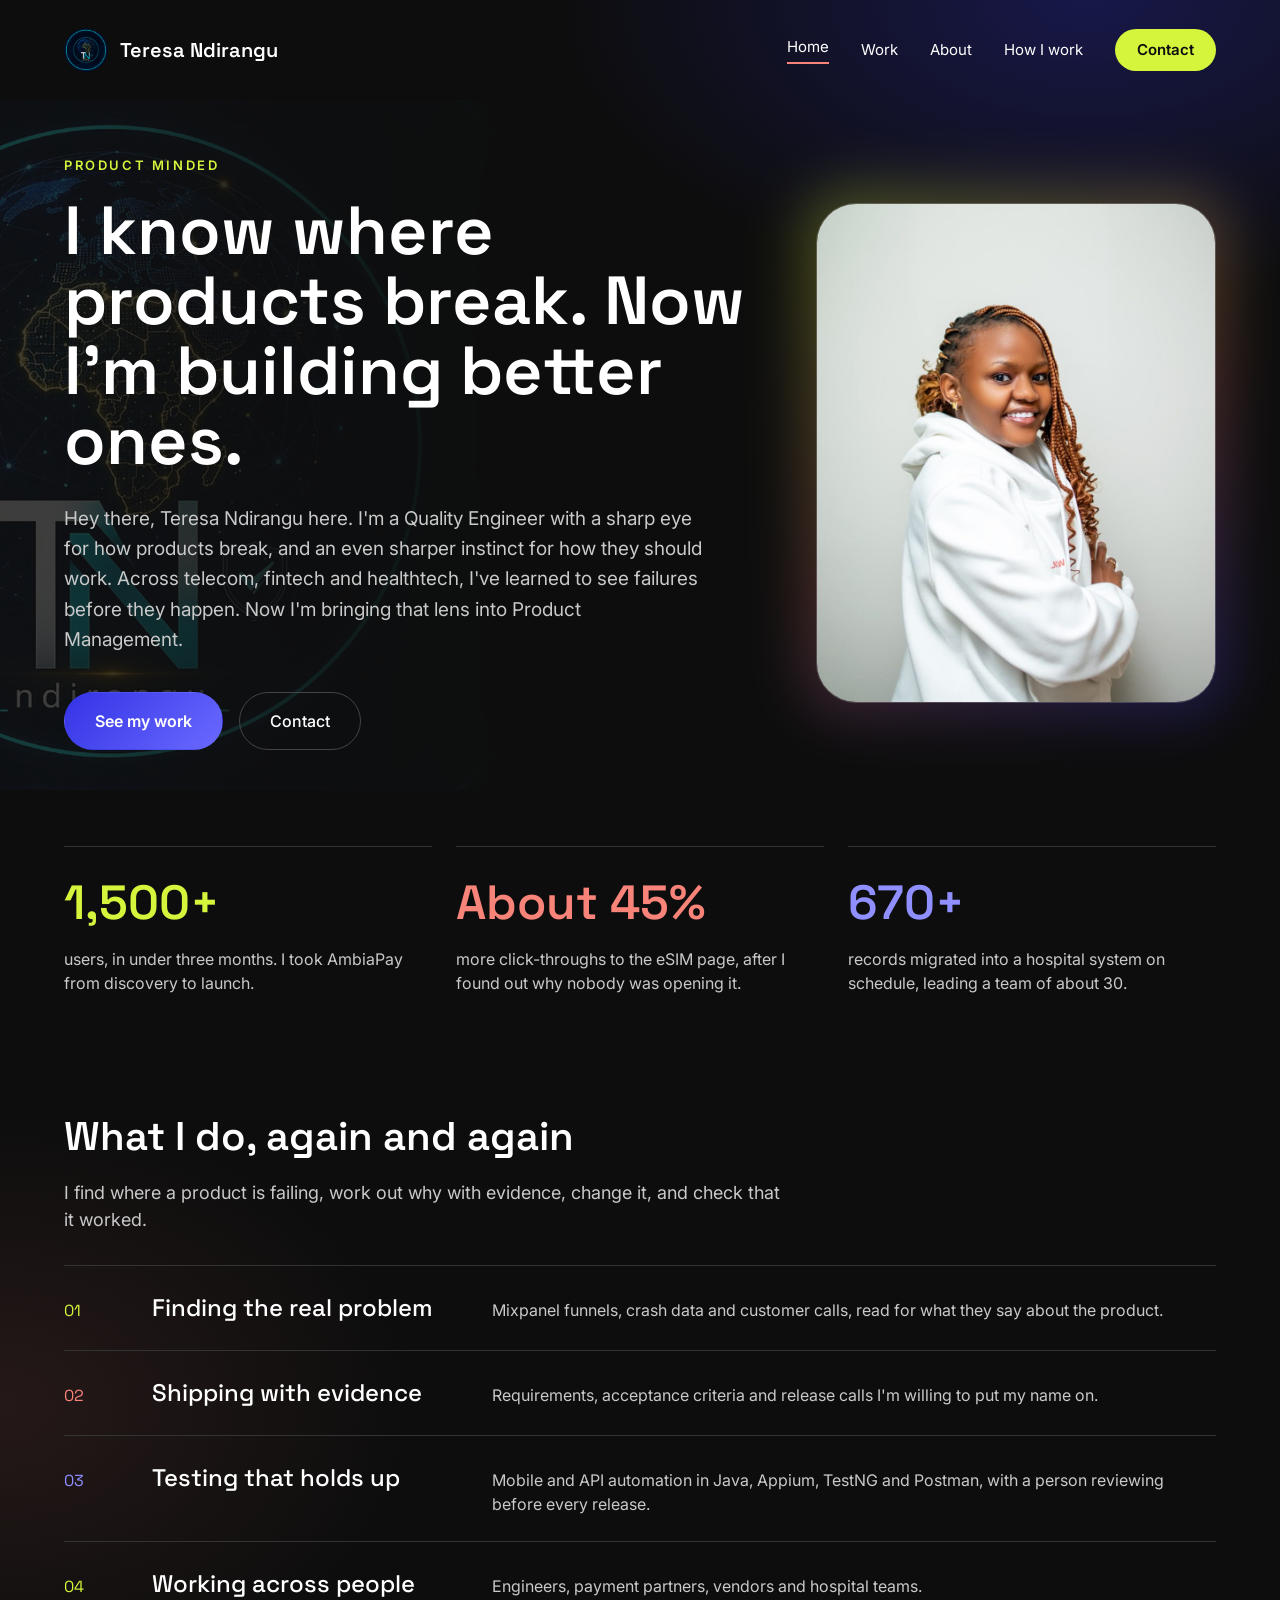
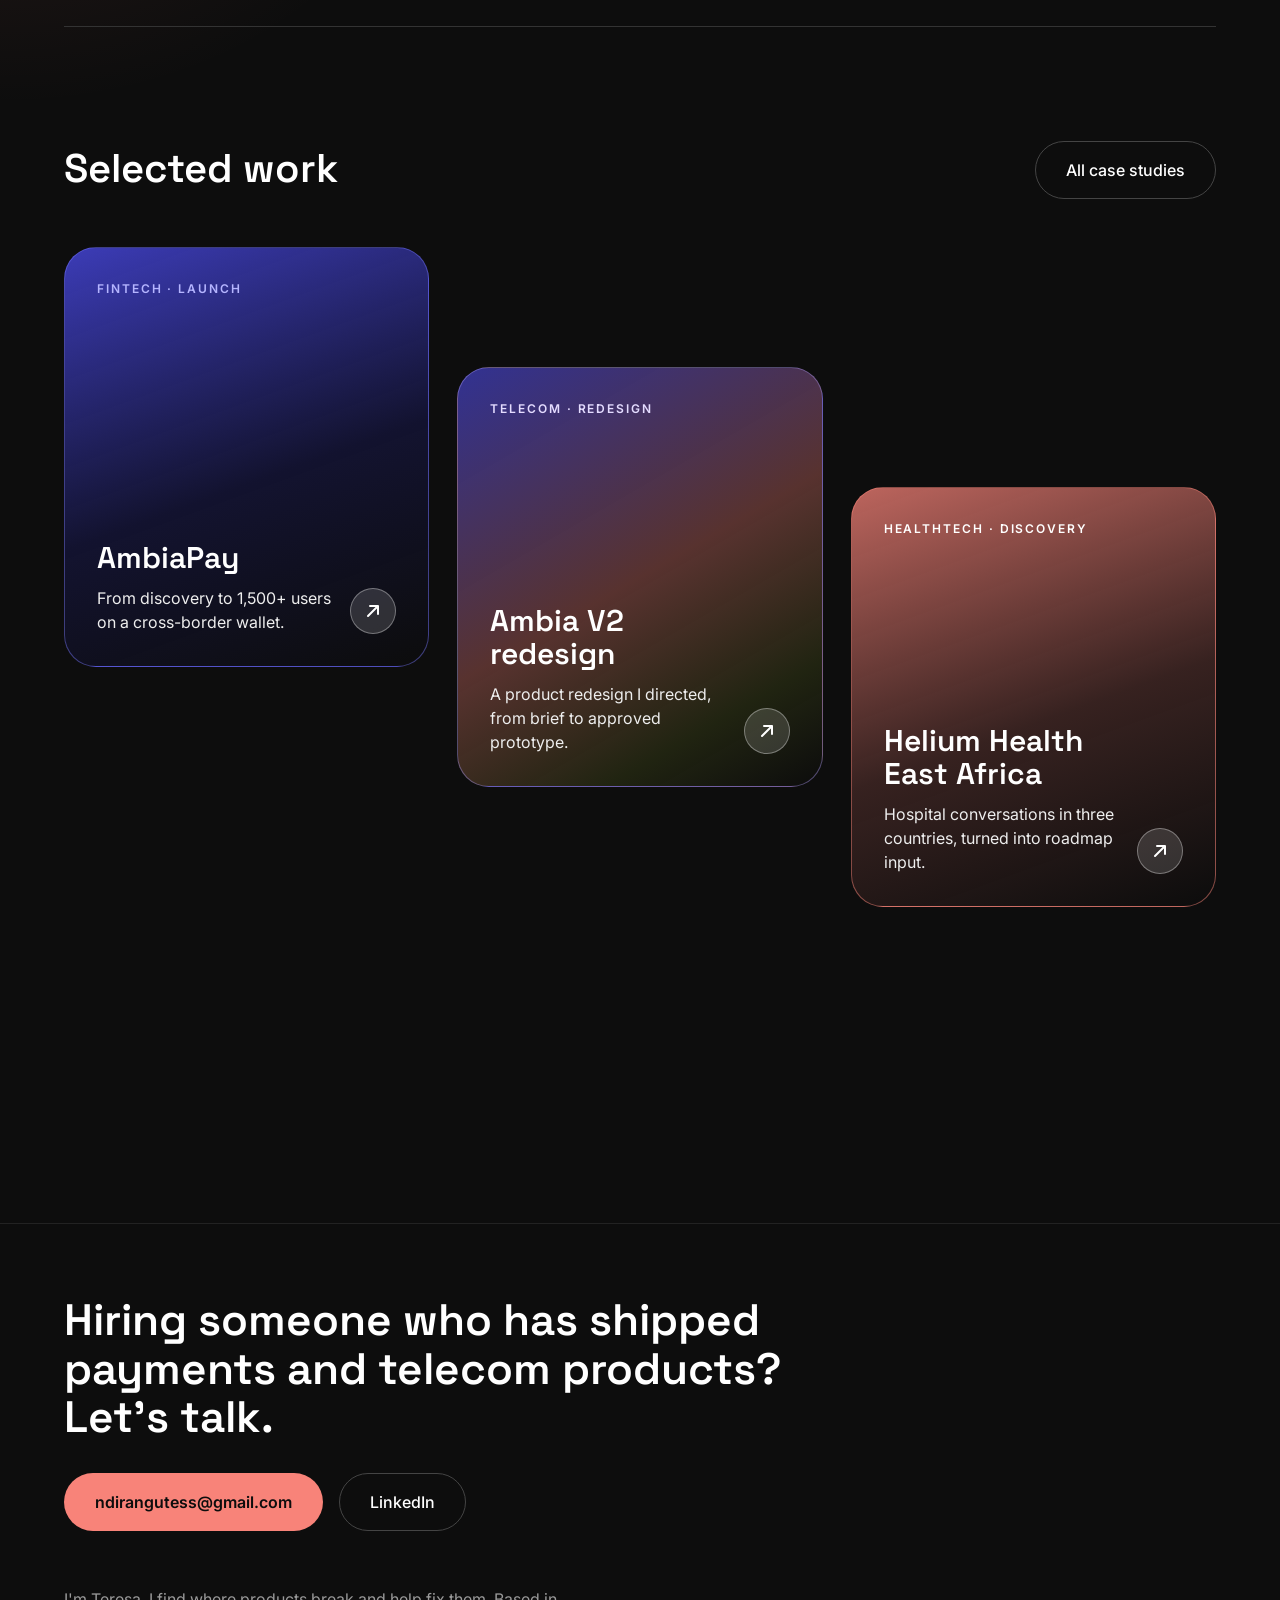
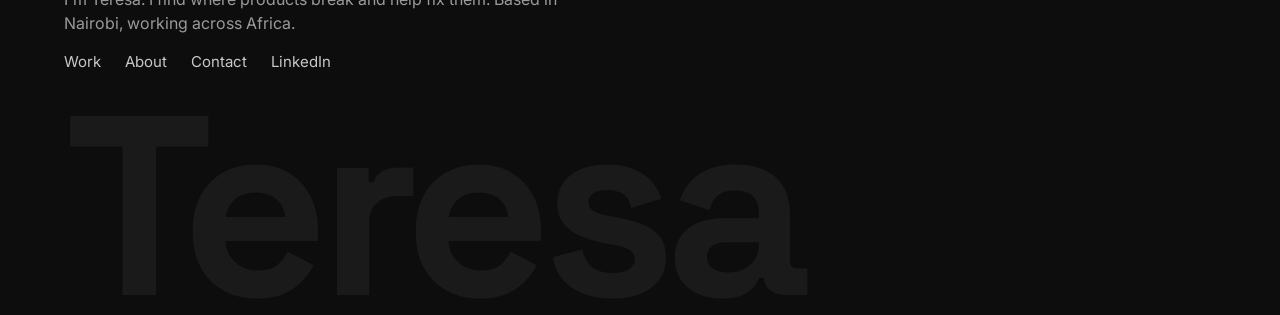
==== index.html @ 6f87e32b "Add portfolio site: home, work, about, how I work, contact Co-Authored-By: Claude Sonnet 5.5 <norepl" ====
<!doctype html>
<html lang="en">
<head>
<meta charset="utf-8">
<meta name="viewport" content="width=device-width, initial-scale=1">
<title>Teresa Ndirangu</title>
<meta name="description" content="Quality engineer moving into product management. I find where products break, work out why, and fix it. Telecom, fintech and healthtech.">
<link rel="preconnect" href="https://fonts.googleapis.com">
<link href="https://fonts.googleapis.com/css2?family=Space+Grotesk:wght@400;500;600;700&family=Inter:wght@400;500;600&display=swap" rel="stylesheet">
<link rel="stylesheet" href="style.css">
</head>
<body>
<header class="nav">
  <a class="brand" href="index.html"><img src="assets/logo.jpg" alt="TN logo"><span>Teresa Ndirangu</span></a>
  <button class="burger" aria-expanded="false" aria-label="Menu">Menu</button>
  <nav class="links"><a href="index.html" class=on>Home</a><a href="work.html">Work</a><a href="about.html">About</a><a href="how-i-work.html">How I work</a><a class="cta" href="contact.html">Contact</a></nav>
</header>
<main>
<section class="wrap hero">
  <img class="logo-bg" src="assets/logo-large.jpg" alt="">
  <div class="copy">
    <div class="eyebrow">Product minded</div>
    <h1>I know where products break. Now I'm building better ones.</h1>
    <p>Hey there, Teresa Ndirangu here. I'm a Quality Engineer with a sharp eye for how products break, and an even sharper instinct for how they should work. Across telecom, fintech and healthtech, I've learned to see failures before they happen. Now I'm bringing that lens into Product Management.</p>
    <div class="row"><a class="btn blue" href="work.html">See my work</a><a class="btn ghost" href="contact.html">Contact</a></div>
  </div>
  <div class="photo"><div class="glow"></div><img src="assets/teresa.jpg" alt="Teresa Ndirangu"></div>
</section>
<section class="wrap proof">
  <div><div class="n" style="color:var(--lime)">1,500+</div><p>users, in under three months. I took AmbiaPay from discovery to launch.</p></div>
  <div><div class="n" style="color:var(--coral)">About 45%</div><p>more click-throughs to the eSIM page, after I found out why nobody was opening it.</p></div>
  <div><div class="n" style="color:#8f8fff">670+</div><p>records migrated into a hospital system on schedule, leading a team of about 30.</p></div>
</section>
<section class="wrap sec">
  <h2>What I do, again and again</h2>
  <p class="lead">I find where a product is failing, work out why with evidence, change it, and check that it worked.</p>
  <div class="exp">
    <div><span class="num" style="color:var(--lime)">01</span><span class="t">Finding the real problem</span><span class="d">Mixpanel funnels, crash data and customer calls, read for what they say about the product.</span></div>
    <div><span class="num" style="color:var(--coral)">02</span><span class="t">Shipping with evidence</span><span class="d">Requirements, acceptance criteria and release calls I'm willing to put my name on.</span></div>
    <div><span class="num" style="color:#8f8fff">03</span><span class="t">Testing that holds up</span><span class="d">Mobile and API automation in Java, Appium, TestNG and Postman, with a person reviewing before every release.</span></div>
    <div><span class="num" style="color:var(--lime)">04</span><span class="t">Working across people</span><span class="d">Engineers, payment partners, vendors and hospital teams.</span></div>
  </div>
</section>
<section class="wrap sec">
  <div class="head-row"><h2>Selected work</h2><a class="btn ghost" href="work.html">All case studies</a></div>
  <div class="stairs">
    <a class="card g-blue" href="work.html#ambiapay"><div class="tag t-blue">Fintech · Launch</div><div class="foot"><div><h3>AmbiaPay</h3><p>From discovery to 1,500+ users on a cross-border wallet.</p></div><span class="go"><svg viewBox="0 0 18 18" fill="none" stroke="#fff" stroke-width="2" stroke-linecap="round" stroke-linejoin="round"><path d="M4 14L14 4M6 4h8v8"/></svg></span></div></a>
    <a class="card g-mix" href="work.html#v2"><div class="tag t-mix">Telecom · Redesign</div><div class="foot"><div><h3>Ambia V2 redesign</h3><p>A product redesign I directed, from brief to approved prototype.</p></div><span class="go"><svg viewBox="0 0 18 18" fill="none" stroke="#fff" stroke-width="2" stroke-linecap="round" stroke-linejoin="round"><path d="M4 14L14 4M6 4h8v8"/></svg></span></div></a>
    <a class="card g-coral" href="work.html#helium"><div class="tag ">Healthtech · Discovery</div><div class="foot"><div><h3>Helium Health East Africa</h3><p>Hospital conversations in three countries, turned into roadmap input.</p></div><span class="go"><svg viewBox="0 0 18 18" fill="none" stroke="#fff" stroke-width="2" stroke-linecap="round" stroke-linejoin="round"><path d="M4 14L14 4M6 4h8v8"/></svg></span></div></a>
  </div>
</section>
</main>
<footer class="wrap cta-sec">
  <h2>Hiring someone who has shipped payments and telecom products? Let's talk.</h2>
  <div class="row"><a class="btn coral" href="mailto:ndirangutess@gmail.com">ndirangutess@gmail.com</a><a class="btn ghost" href="https://www.linkedin.com/in/teresa-ndirangu/" target="_blank" rel="noopener">LinkedIn</a></div>
  <p class="blurb">I'm Teresa. I find where products break and help fix them. Based in Nairobi, working across Africa.</p>
  <div class="foot-links"><a href="work.html">Work</a><a href="about.html">About</a><a href="contact.html">Contact</a><a href="https://www.linkedin.com/in/teresa-ndirangu/" target="_blank" rel="noopener">LinkedIn</a></div>
  <div class="wordmark" aria-hidden="true">Teresa</div>
</footer>
<script src="script.js"></script>
</body>
</html>
---- style.css ----
:root{--bg:#0d0d0d;--blue:#3333E6;--lime:#D4F53C;--coral:#F88379;--text:#fff;--muted:#c9c9c9;--line:#2a2a2a;--pad:64px}
*{box-sizing:border-box}
html{scroll-behavior:smooth}
body{margin:0;background-color:var(--bg);background-image:radial-gradient(900px 500px at 85% 0%,rgba(51,51,230,.28),transparent 60%),radial-gradient(700px 500px at 0% 40%,rgba(248,131,121,.10),transparent 60%);background-repeat:no-repeat;color:var(--text);font-family:'Inter',system-ui,sans-serif;line-height:1.5}
a{color:inherit;text-decoration:none}
img{max-width:100%}
h1,h2,h3{font-family:'Space Grotesk',sans-serif;font-weight:600;margin:0}
.wrap{padding-left:var(--pad);padding-right:var(--pad)}
.eyebrow{font-size:13px;letter-spacing:.2em;color:var(--lime);font-weight:600;text-transform:uppercase}
.muted{color:var(--muted)}
/* nav */
.nav{display:flex;align-items:center;justify-content:space-between;gap:16px;padding:28px var(--pad);position:relative;z-index:5}
.brand{display:flex;align-items:center;gap:12px;font-family:'Space Grotesk',sans-serif;font-weight:600;font-size:20px}
.brand img{width:44px;height:44px;border-radius:999px;object-fit:cover}
.links{display:flex;gap:32px;align-items:center;font-size:15px}
.links a:hover{color:var(--lime)}
.links a.on{border-bottom:2px solid var(--coral);padding-bottom:4px}
.links a.cta{background:var(--lime);color:#0d0d0d;padding:10px 22px;border-radius:999px;font-weight:600;border:0}
.links a.cta:hover{color:#0d0d0d;filter:brightness(1.08)}
.burger{display:none;background:none;border:1px solid #444;color:#fff;border-radius:12px;padding:10px 14px;font:inherit;cursor:pointer}
/* buttons */
.btn{display:inline-block;padding:16px 30px;border-radius:999px;font-weight:600;border:1px solid transparent;cursor:pointer;font:inherit;font-weight:600}
.btn.blue{background:linear-gradient(135deg,#3333E6,#6a6aff);color:#fff}
.btn.ghost{border-color:#444;font-weight:500;background:none;color:#fff}
.btn.coral{background:var(--coral);color:#0d0d0d}
.btn:hover{filter:brightness(1.1)}
/* hero */
.hero{position:relative;overflow:hidden;padding-top:56px;padding-bottom:40px;display:flex;flex-wrap:nowrap;gap:48px;align-items:center}
.hero .logo-bg{position:absolute;left:-440px;top:50%;width:1100px;max-width:none;transform:translateY(-50%);opacity:.2;mix-blend-mode:screen;pointer-events:none;-webkit-mask-image:linear-gradient(to right,#000 45%,transparent 85%);mask-image:linear-gradient(to right,#000 45%,transparent 85%)}
.hero .copy{flex:1 1 0;min-width:0;position:relative}
.hero h1{font-size:68px;line-height:1.03;margin-top:20px}
.hero p{font-size:19px;line-height:1.6;color:var(--muted);max-width:640px;margin:28px 0 0}
.hero .row{display:flex;gap:16px;margin-top:36px;flex-wrap:wrap}
.hero .photo{flex:0 1 400px;position:relative;min-width:0}
.hero .photo .glow{position:absolute;inset:-14px;border-radius:48px;background:linear-gradient(150deg,rgba(212,245,60,.55),rgba(248,131,121,.45) 55%,rgba(51,51,230,.55));filter:blur(28px);opacity:.55}
.hero .photo img{position:relative;display:block;width:100%;aspect-ratio:4/5;object-fit:cover;object-position:50% 20%;border-radius:40px;border:1px solid rgba(255,255,255,.2)}
/* proof */
.proof{padding-top:56px;padding-bottom:56px;display:grid;grid-template-columns:repeat(3,minmax(0,1fr));gap:24px}
.proof>div{border-top:1px solid #333;padding-top:20px}
.proof .n{font-family:'Space Grotesk',sans-serif;font-size:48px;font-weight:600}
.proof p{margin:8px 0 0;color:var(--muted)}
/* sections */
.sec{padding-top:56px;padding-bottom:56px}
.sec h2{font-size:40px}
.sec .lead{color:var(--muted);font-size:18px;margin:12px 0 32px;max-width:720px}
.exp{border-top:1px solid #333}
.exp>div{display:flex;flex-wrap:wrap;gap:16px 40px;padding:24px 0;border-bottom:1px solid #333;align-items:baseline}
.exp .num{font-family:'Space Grotesk',sans-serif;width:48px}
.exp .t{font-family:'Space Grotesk',sans-serif;font-size:24px;font-weight:500;flex:0 0 300px}
.exp .d{color:var(--muted);flex:1 1 320px;line-height:1.55}
/* staircase */
.head-row{display:flex;flex-wrap:wrap;justify-content:space-between;align-items:flex-end;gap:16px;margin-bottom:48px}
.stairs{display:grid;grid-template-columns:repeat(3,minmax(0,1fr));gap:28px;align-items:start;padding-bottom:260px}
.card{display:flex;flex-direction:column;justify-content:space-between;height:420px;padding:32px;border-radius:32px;transition:transform .2s,box-shadow .2s}
.card:hover{transform:translateY(-4px)}
.card:nth-child(2){margin-top:120px}.card:nth-child(3){margin-top:240px}
.card .tag{font-size:12px;letter-spacing:.16em;font-weight:600;text-transform:uppercase}
.card .foot{display:flex;align-items:flex-end;justify-content:space-between;gap:16px}
.card h3{font-size:30px;line-height:1.1}
.card p{color:#eee;margin:12px 0 0}
.go{flex:0 0 auto;display:flex;align-items:center;justify-content:center;width:46px;height:46px;border-radius:999px;background:rgba(255,255,255,.14);border:1px solid rgba(255,255,255,.35)}
.go svg{width:18px;height:18px}
.g-lime{background:linear-gradient(160deg,rgba(212,245,60,.55),rgba(212,245,60,.10) 55%,rgba(212,245,60,0));border:1px solid rgba(212,245,60,.35)}
.g-coral{background:linear-gradient(160deg,rgba(248,131,121,.75),rgba(248,131,121,.18) 55%,rgba(248,131,121,0));border:1px solid rgba(248,131,121,.5)}
.g-blue{background:linear-gradient(160deg,rgba(80,80,255,.7),rgba(51,51,230,.16) 55%,rgba(51,51,230,0));border:1px solid rgba(120,120,255,.45)}
.t-lime{color:var(--lime)}.t-coral{color:#ffd2cd}.t-blue{color:#b5b5ff}
/* cta + footer */
.cta-sec{padding-top:72px;border-top:1px solid #222;overflow:hidden}
.cta-sec h2{font-size:44px;line-height:1.1;max-width:760px}
.cta-sec .row{display:flex;flex-wrap:wrap;gap:16px;margin-top:32px}
.blurb{color:#9a9a9a;margin:56px 0 0;max-width:520px}
.foot-links{display:flex;gap:24px;flex-wrap:wrap;margin-top:16px;color:var(--muted);font-size:15px}
.foot-links a:hover{color:var(--lime)}
.wordmark{font-family:'Space Grotesk',sans-serif;font-weight:700;font-size:min(20vw,260px);line-height:.85;letter-spacing:-.04em;color:#1a1a1a;margin-top:24px;white-space:nowrap;overflow:hidden;user-select:none}
/* page headers */
.page-h{padding-top:64px;padding-bottom:32px}
.page-h h1{font-size:64px;line-height:1.05;margin-top:18px;max-width:980px}
/* stages strip */
.strip{display:grid;grid-template-columns:repeat(4,minmax(0,1fr));gap:20px;margin-top:48px}
.strip>div{padding-top:14px;border-top:3px solid var(--lime)}
.strip>div:nth-child(2){border-color:var(--coral)}.strip>div:nth-child(3){border-color:#8f8fff}
.strip h3{font-size:22px}.strip p{color:var(--muted);font-size:15px;margin:6px 0 0}
/* stories */
.stories{display:flex;flex-direction:column;gap:28px;padding-top:48px;padding-bottom:96px}
.story{border-radius:32px;overflow:hidden}
.story-head{display:flex;width:100%;align-items:flex-end;justify-content:space-between;gap:24px;padding:40px 44px;background:none;border:0;color:#fff;text-align:left;cursor:pointer;font:inherit}
.story-head h3{font-size:34px;line-height:1.1;margin:14px 0 8px;max-width:780px}
.story-head .sub{font-size:18px;color:#f0f0f0;margin-bottom:14px}
.story-head .snip{font-size:15px;color:#d8d8d8;max-width:700px}
.story-head .go .minus{display:none}
.story.open .go .plus{display:none}.story.open .go .minus{display:block}
.story-body{display:none;padding:0 44px 44px}
.story.open .story-body{display:block}
.stage{display:flex;flex-wrap:wrap;gap:12px 32px;padding:18px 0;border-top:1px solid rgba(255,255,255,.14)}
.stage b{flex:0 0 190px;font-size:12px;letter-spacing:.16em;font-weight:600}
.stage span{flex:1 1 420px;color:#e6e6e6;line-height:1.6}
.ph{border:1.5px dashed rgba(255,255,255,.35);border-radius:16px;padding:28px;color:#bbb;font-size:14px;margin-top:20px}
.g-mix{background:linear-gradient(150deg,rgba(80,80,255,.55) 0%,rgba(248,131,121,.32) 50%,rgba(212,245,60,.10) 80%,rgba(212,245,60,0));border:1px solid rgba(180,160,255,.4)}
.t-mix{color:#e4dcff}
.collage{display:grid;grid-template-columns:1fr 1fr;gap:28px;padding:24px 0}
.collage .lbl{font-size:12px;letter-spacing:.16em;font-weight:600;text-transform:uppercase;margin-bottom:14px;color:#e4dcff}
.collage .tiles{display:grid;grid-template-columns:repeat(3,minmax(0,1fr));gap:12px}
.collage .tile{position:relative;aspect-ratio:9/19.5;border-radius:22px;overflow:hidden;border:1px solid rgba(255,255,255,.25);background:#000;box-shadow:0 18px 40px rgba(0,0,0,.45)}
.collage .tile em{position:absolute;left:0;right:0;bottom:0;padding:22px 12px 10px;font-style:normal;font-size:12px;color:#fff;background:linear-gradient(transparent,rgba(0,0,0,.85))}

.collage .v2 .tile:nth-child(even){transform:translateY(28px)}
.collage .v1 .tile:nth-child(even){transform:translateY(-10px) rotate(1.5deg)}
.collage .v1 .tile:nth-child(odd){transform:rotate(-1.5deg)}
.collage .tile img{width:100%;height:100%;object-fit:cover;object-position:top;display:block}
.decs{margin:0;padding-left:20px;display:flex;flex-direction:column;gap:8px}
/* about */
.about{display:flex;flex-wrap:nowrap;gap:56px;align-items:flex-start;padding-top:24px;padding-bottom:56px}
.about img{flex:0 0 300px;width:300px;aspect-ratio:4/5;object-fit:cover;object-position:50% 50%;border-radius:28px;border:1px solid rgba(255,255,255,.2)}
.about .txt{flex:1 1 0;min-width:0;max-width:760px}
.about .txt p{font-size:18px;line-height:1.7;color:#dcdcdc;margin:0 0 18px}
.roles{border-top:1px solid #333}
.roles>div{display:flex;flex-wrap:wrap;gap:8px 32px;padding:20px 0;border-bottom:1px solid #333}
.roles b{flex:1 1 320px;font-family:'Space Grotesk',sans-serif;font-size:20px;font-weight:500}
.roles span{flex:1 1 240px;color:var(--muted)}
.chips{display:flex;flex-wrap:wrap;gap:10px}
.chips span{border:1px solid #3a3a3a;border-radius:999px;padding:8px 16px;font-size:15px;color:#e6e6e6}
.chips span.learn{border-style:dashed;color:var(--muted)}
/* steps (how I work) */
.steps{display:flex;flex-direction:column;gap:20px}
.step{display:flex;flex-wrap:wrap;gap:16px 40px;padding:32px;border-radius:28px;align-items:flex-start}
.step .no{font-family:'Space Grotesk',sans-serif;font-size:44px;font-weight:600;flex:0 0 72px}
.step h3{font-size:28px;flex:0 0 260px}
.step p{flex:1 1 360px;margin:0;font-size:17px;line-height:1.65;color:#e8e8e8}
/* contact */
.contact{display:flex;flex-wrap:wrap;gap:56px;padding-top:24px;padding-bottom:96px}
.contact .info{flex:1 1 320px}
.contact form{flex:1 1 420px;display:flex;flex-direction:column;gap:16px;padding:32px;border-radius:28px}
.contact .two{display:grid;grid-template-columns:1fr 1fr;gap:16px}
.contact label{display:flex;flex-direction:column;gap:6px;font-size:14px;color:#ddd}
.contact input,.contact textarea{background:rgba(0,0,0,.35);border:1px solid #444;border-radius:14px;padding:14px;color:#fff;font:inherit}
.contact input:focus,.contact textarea:focus{outline:2px solid var(--lime);outline-offset:1px}
.contact textarea{min-height:140px;resize:vertical}
.note{font-size:13px;color:#9a9a9a}
/* responsive */
@media (max-width:1000px){
 .hero{gap:32px}.hero .photo{flex-basis:300px}.hero h1{font-size:44px}
 .about{gap:32px}.about img{flex-basis:220px;width:220px}
 :root{--pad:32px}
 .hero h1{font-size:54px}
 .stairs{grid-template-columns:1fr;padding-bottom:64px}
 .card:nth-child(2),.card:nth-child(3){margin-top:0}
 .card{height:340px}
 .strip{grid-template-columns:repeat(2,minmax(0,1fr))}
 .page-h h1{font-size:48px}
 .story-head,.story-body{padding-left:28px;padding-right:28px}
}
@media (max-width:700px){
 .hero{flex-wrap:wrap}.hero .copy{flex:1 1 100%}.hero .photo{flex:1 1 100%}
 .about{flex-wrap:wrap}.about img{flex-basis:auto;width:200px}
 .collage{grid-template-columns:1fr}
 :root{--pad:20px}
 .burger{display:block}
 .links{display:none;position:absolute;top:84px;left:20px;right:20px;flex-direction:column;align-items:stretch;gap:0;background:#151515;border:1px solid #333;border-radius:20px;padding:12px}
 .links.open{display:flex}
 .links a{padding:14px 12px}.links a.on{border-bottom:0;color:var(--coral)}
 .links a.cta{text-align:center;margin-top:6px}
 .hero h1{font-size:40px}.hero p{font-size:17px}
 .hero .logo-bg{left:-300px;width:800px}
 .proof{grid-template-columns:1fr}
 .sec h2,.page-h h1{font-size:34px}
 .exp .t{flex:1 1 100%}
 .cta-sec h2{font-size:32px}
 .strip{grid-template-columns:1fr}
 .story-head{padding:28px 20px}.story-head h3{font-size:26px}.story-body{padding:0 20px 28px}
 .stage b{flex:1 1 100%}
 .about img{width:180px}
 .step h3{flex:1 1 100%}.step .no{flex:1 1 100%}
 .contact .two{grid-template-columns:1fr}
}
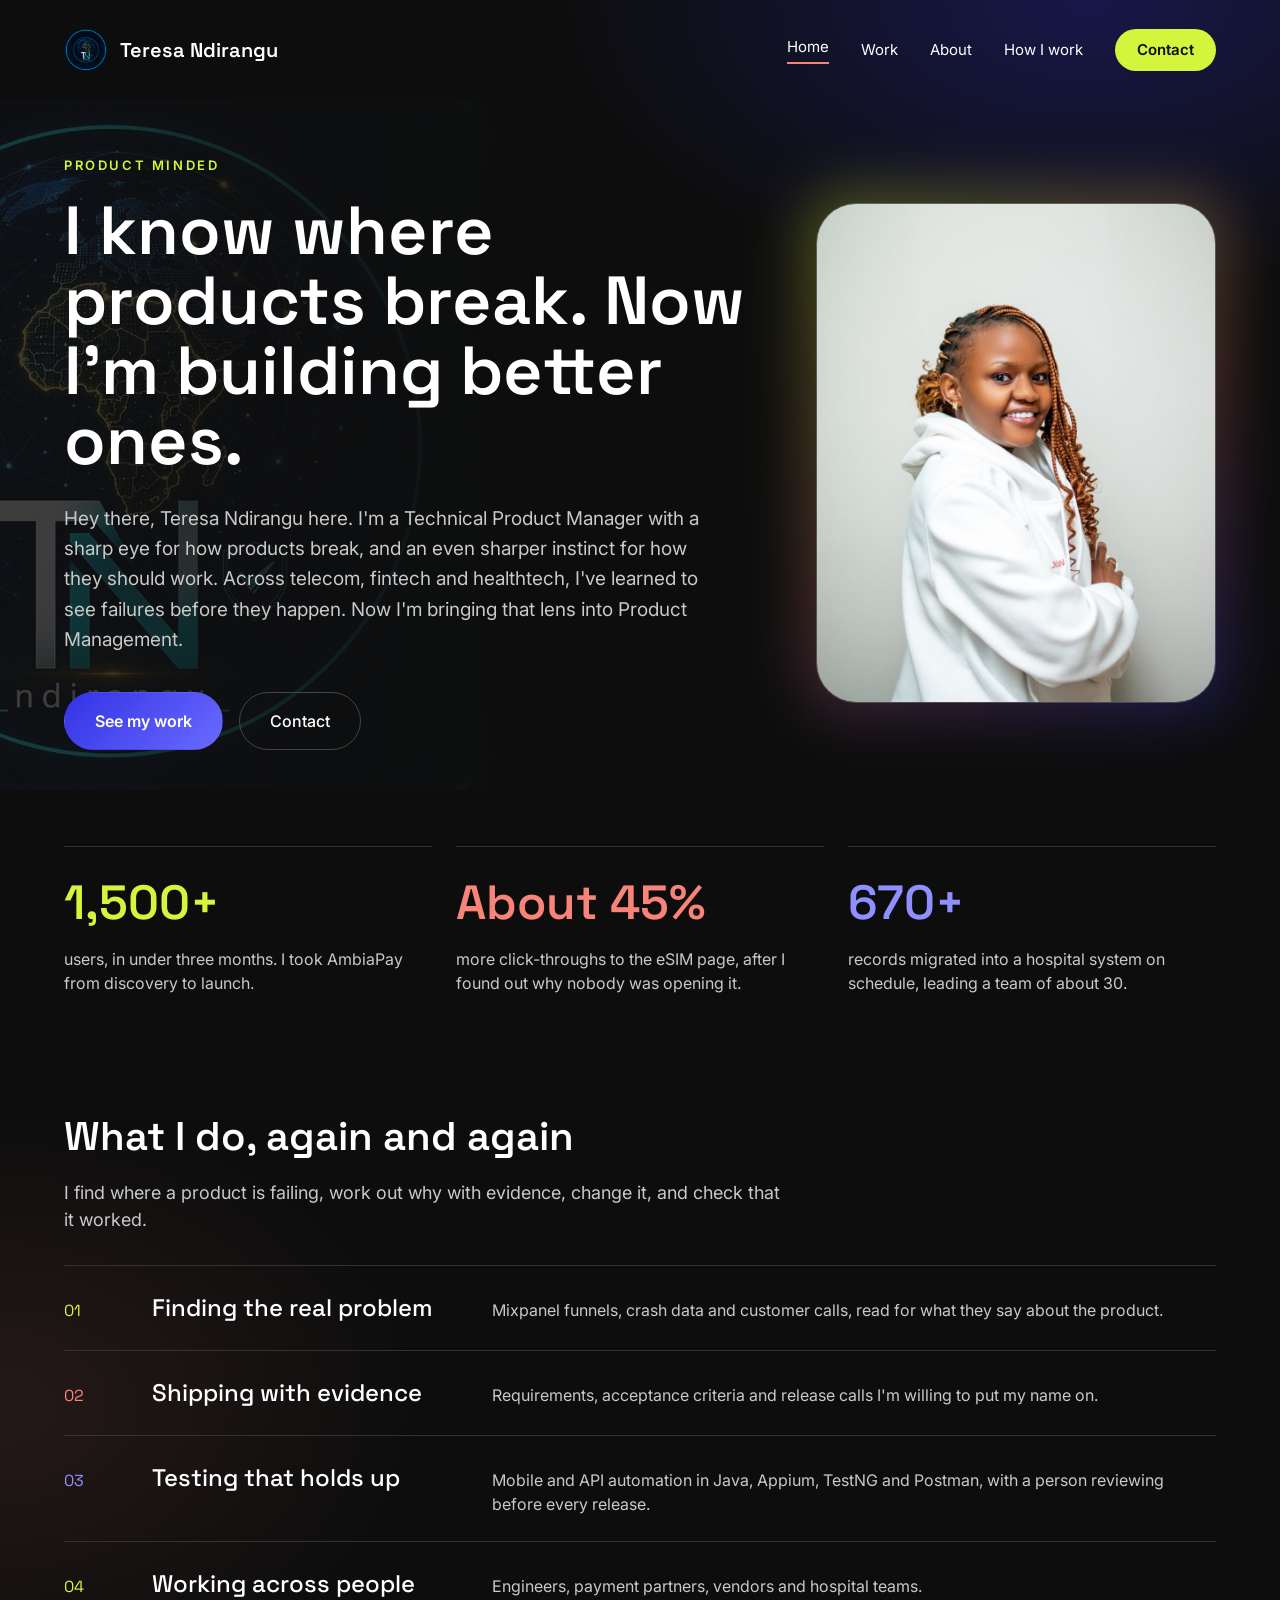
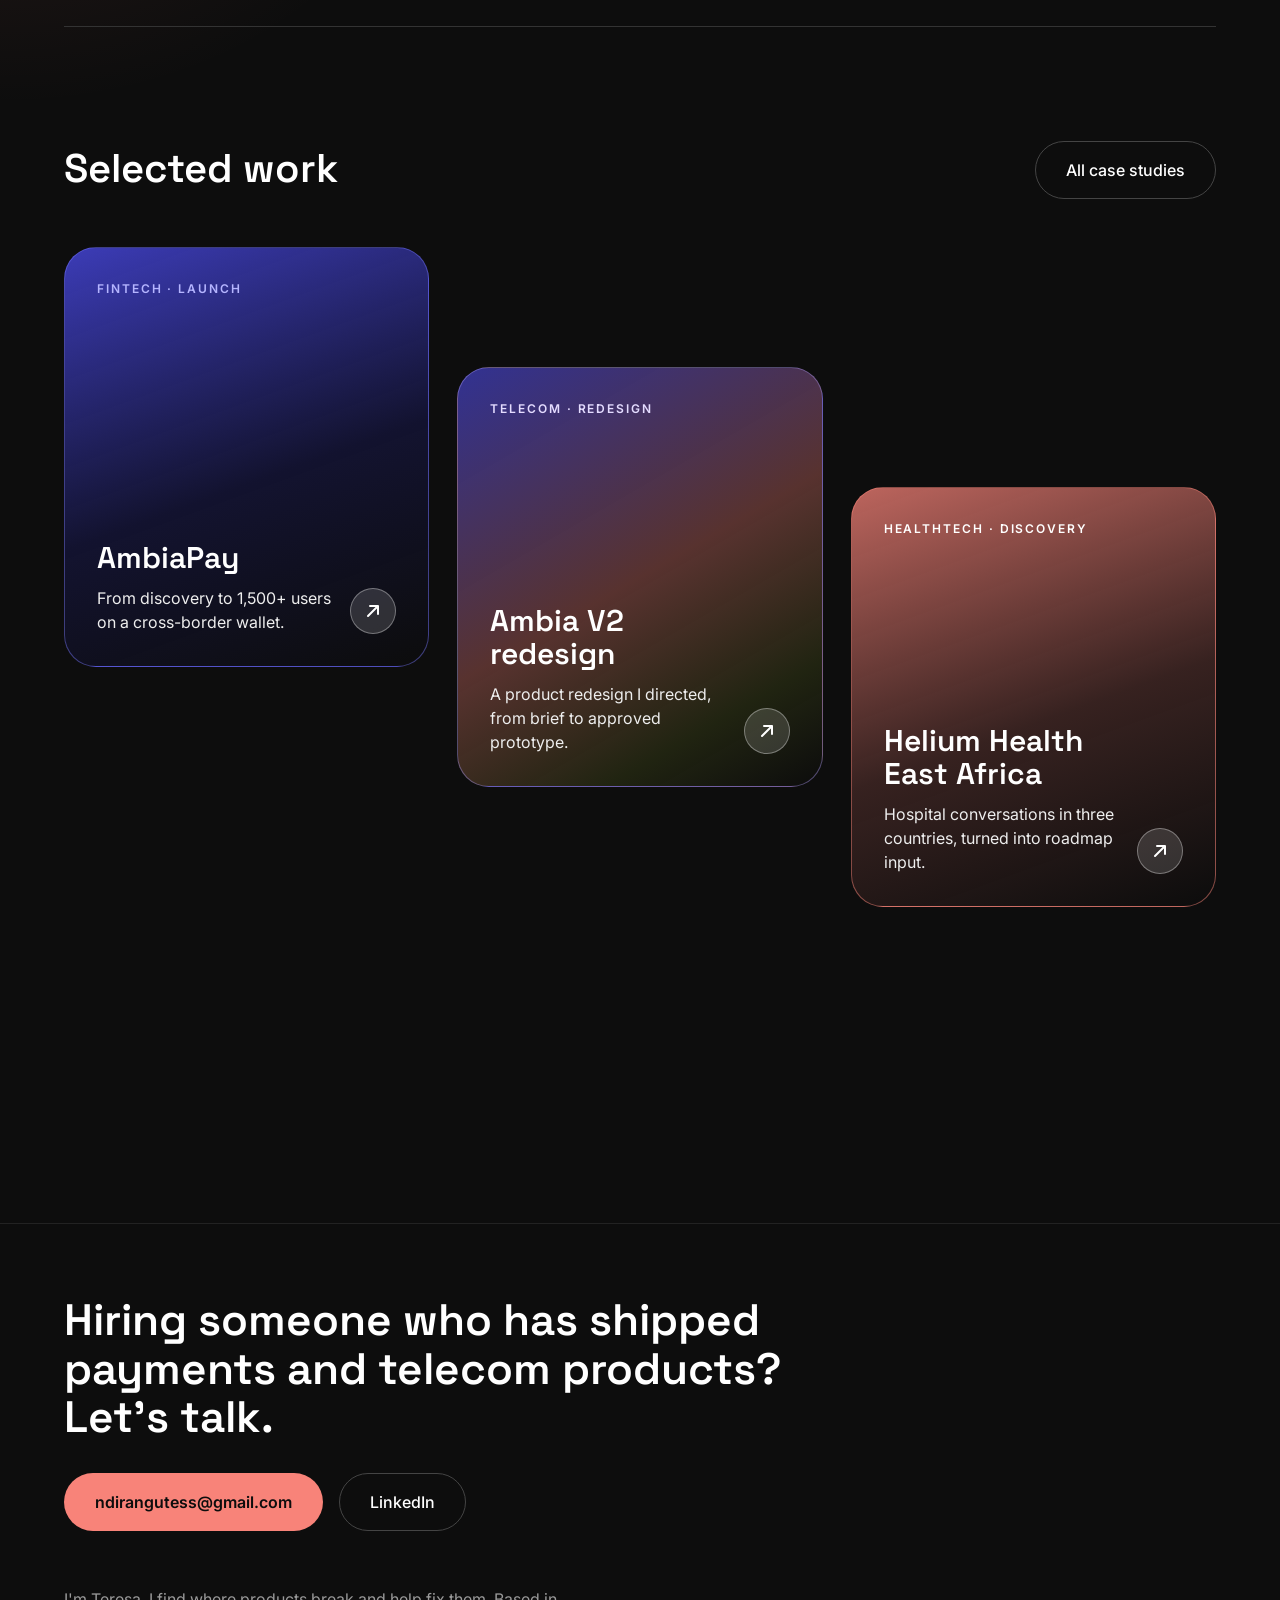
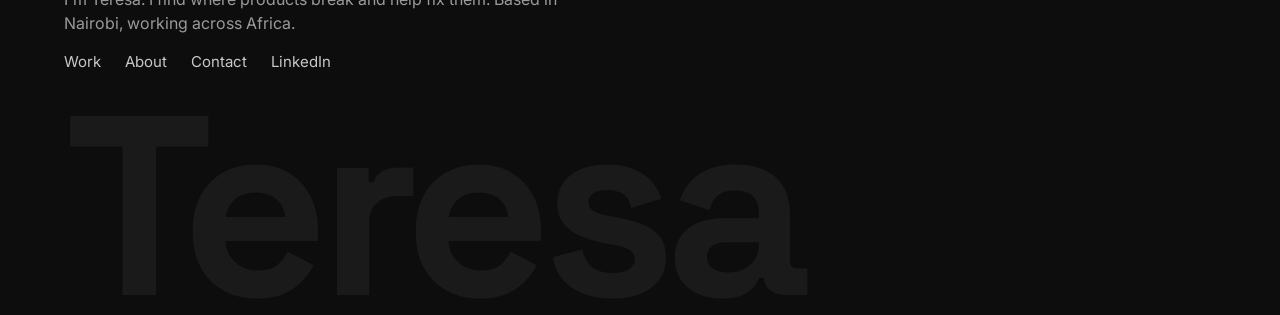
==== commit b01dc610: "Update hero opening line to Technical Product Manager Co-Authored-By: Claude Sonnet 5.5 <noreply@ant" ====
--- a/index.html
+++ b/index.html
@@ -21,7 +21,7 @@
   <div class="copy">
     <div class="eyebrow">Product minded</div>
     <h1>I know where products break. Now I'm building better ones.</h1>
-    <p>Hey there, Teresa Ndirangu here. I'm a Quality Engineer with a sharp eye for how products break, and an even sharper instinct for how they should work. Across telecom, fintech and healthtech, I've learned to see failures before they happen. Now I'm bringing that lens into Product Management.</p>
+    <p>Hey there, Teresa Ndirangu here. I'm a Technical Product Manager with a sharp eye for how products break, and an even sharper instinct for how they should work. Across telecom, fintech and healthtech, I've learned to see failures before they happen. Now I'm bringing that lens into Product Management.</p>
     <div class="row"><a class="btn blue" href="work.html">See my work</a><a class="btn ghost" href="contact.html">Contact</a></div>
   </div>
   <div class="photo"><div class="glow"></div><img src="assets/teresa.jpg" alt="Teresa Ndirangu"></div>
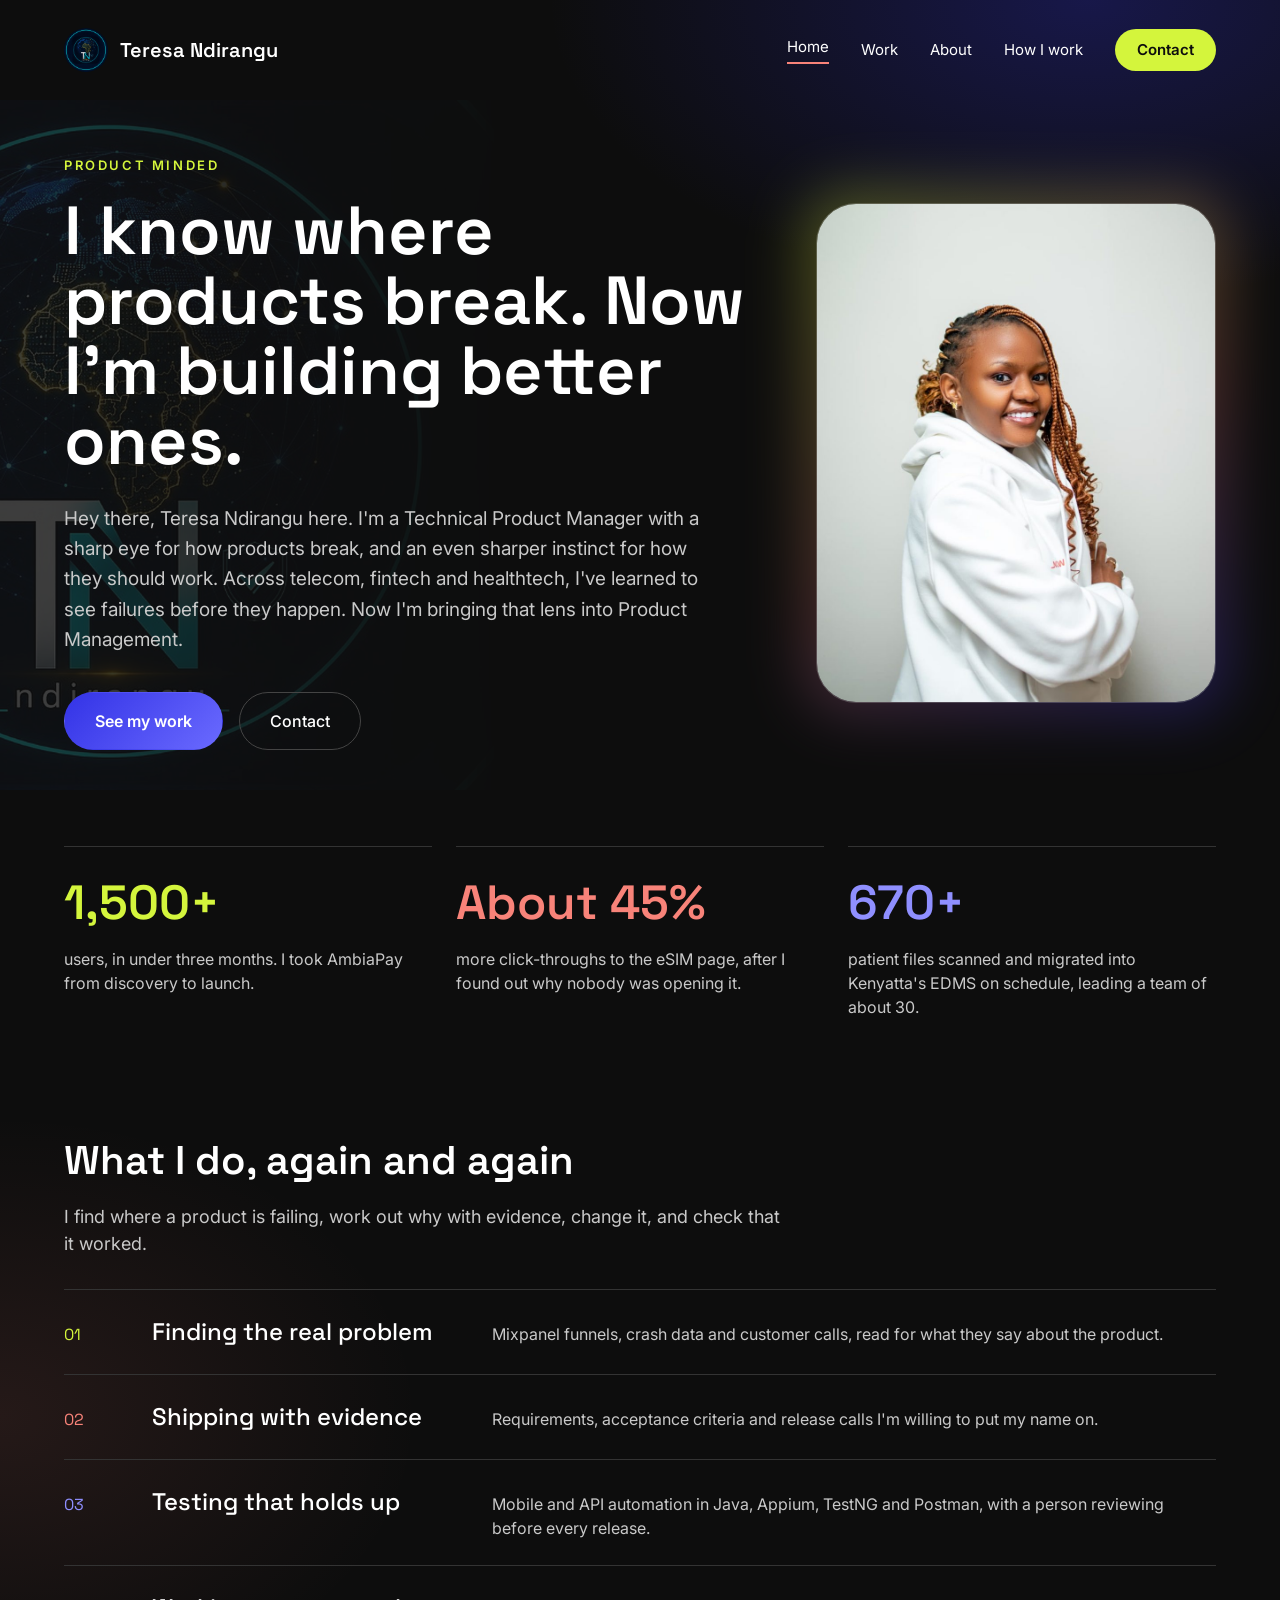
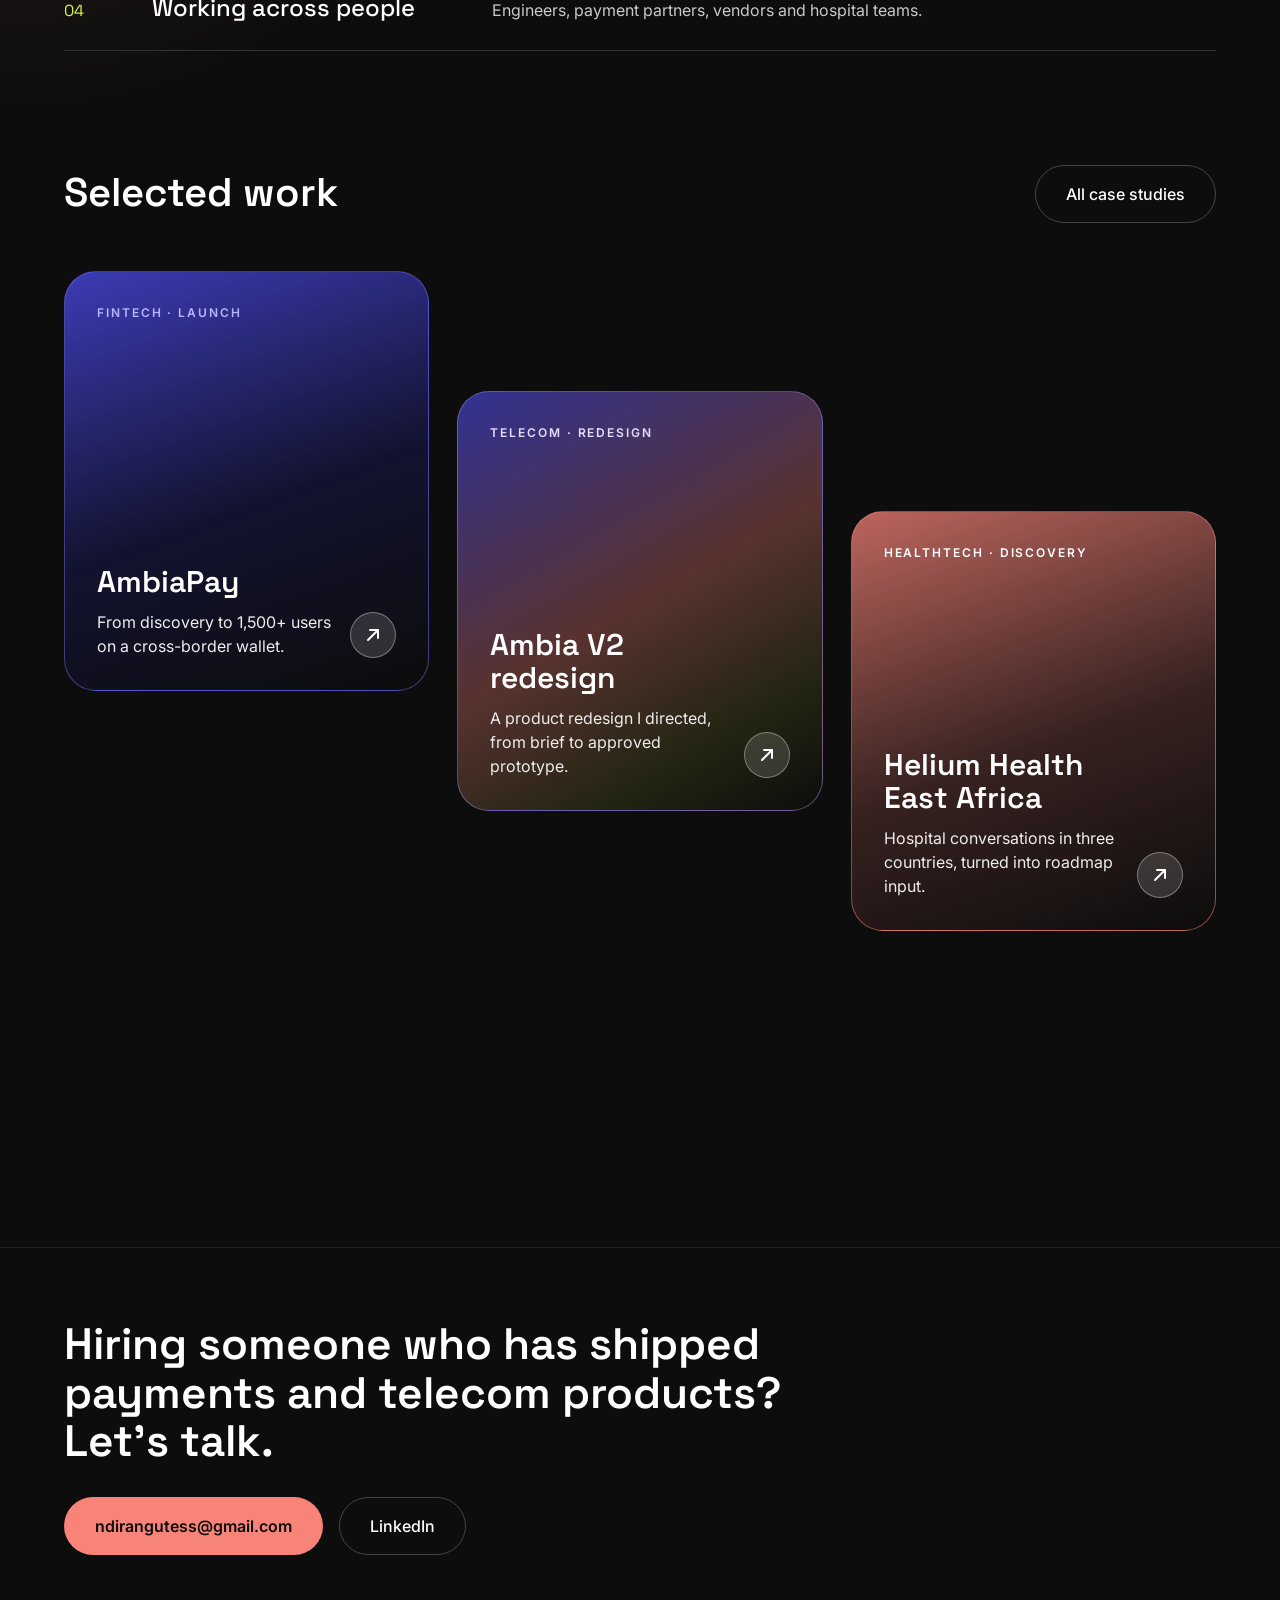
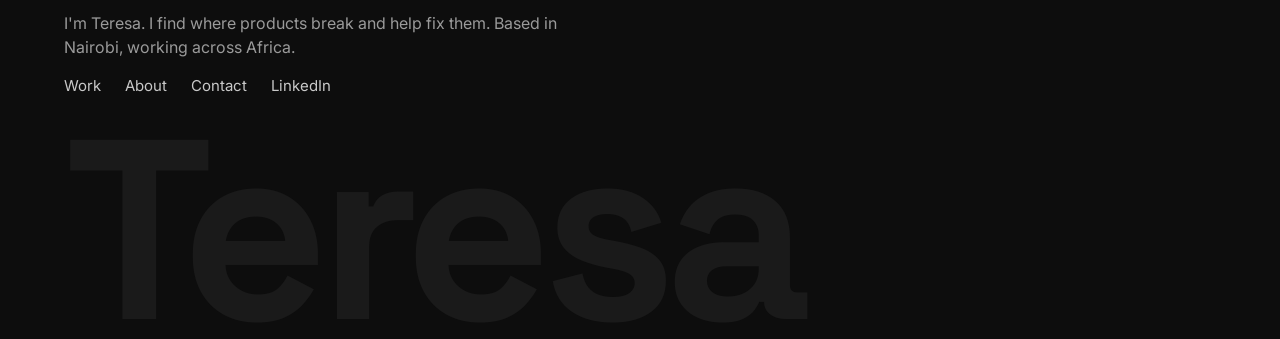
==== commit 6e96237c: "Update home proof line for the 670+ patient files Co-Authored-By: Claude Sonnet 5.5 <noreply@anthrop" ====
--- a/index.html
+++ b/index.html
@@ -29,7 +29,7 @@
 <section class="wrap proof">
   <div><div class="n" style="color:var(--lime)">1,500+</div><p>users, in under three months. I took AmbiaPay from discovery to launch.</p></div>
   <div><div class="n" style="color:var(--coral)">About 45%</div><p>more click-throughs to the eSIM page, after I found out why nobody was opening it.</p></div>
-  <div><div class="n" style="color:#8f8fff">670+</div><p>records migrated into a hospital system on schedule, leading a team of about 30.</p></div>
+  <div><div class="n" style="color:#8f8fff">670+</div><p>patient files scanned and migrated into Kenyatta's EDMS on schedule, leading a team of about 30.</p></div>
 </section>
 <section class="wrap sec">
   <h2>What I do, again and again</h2>
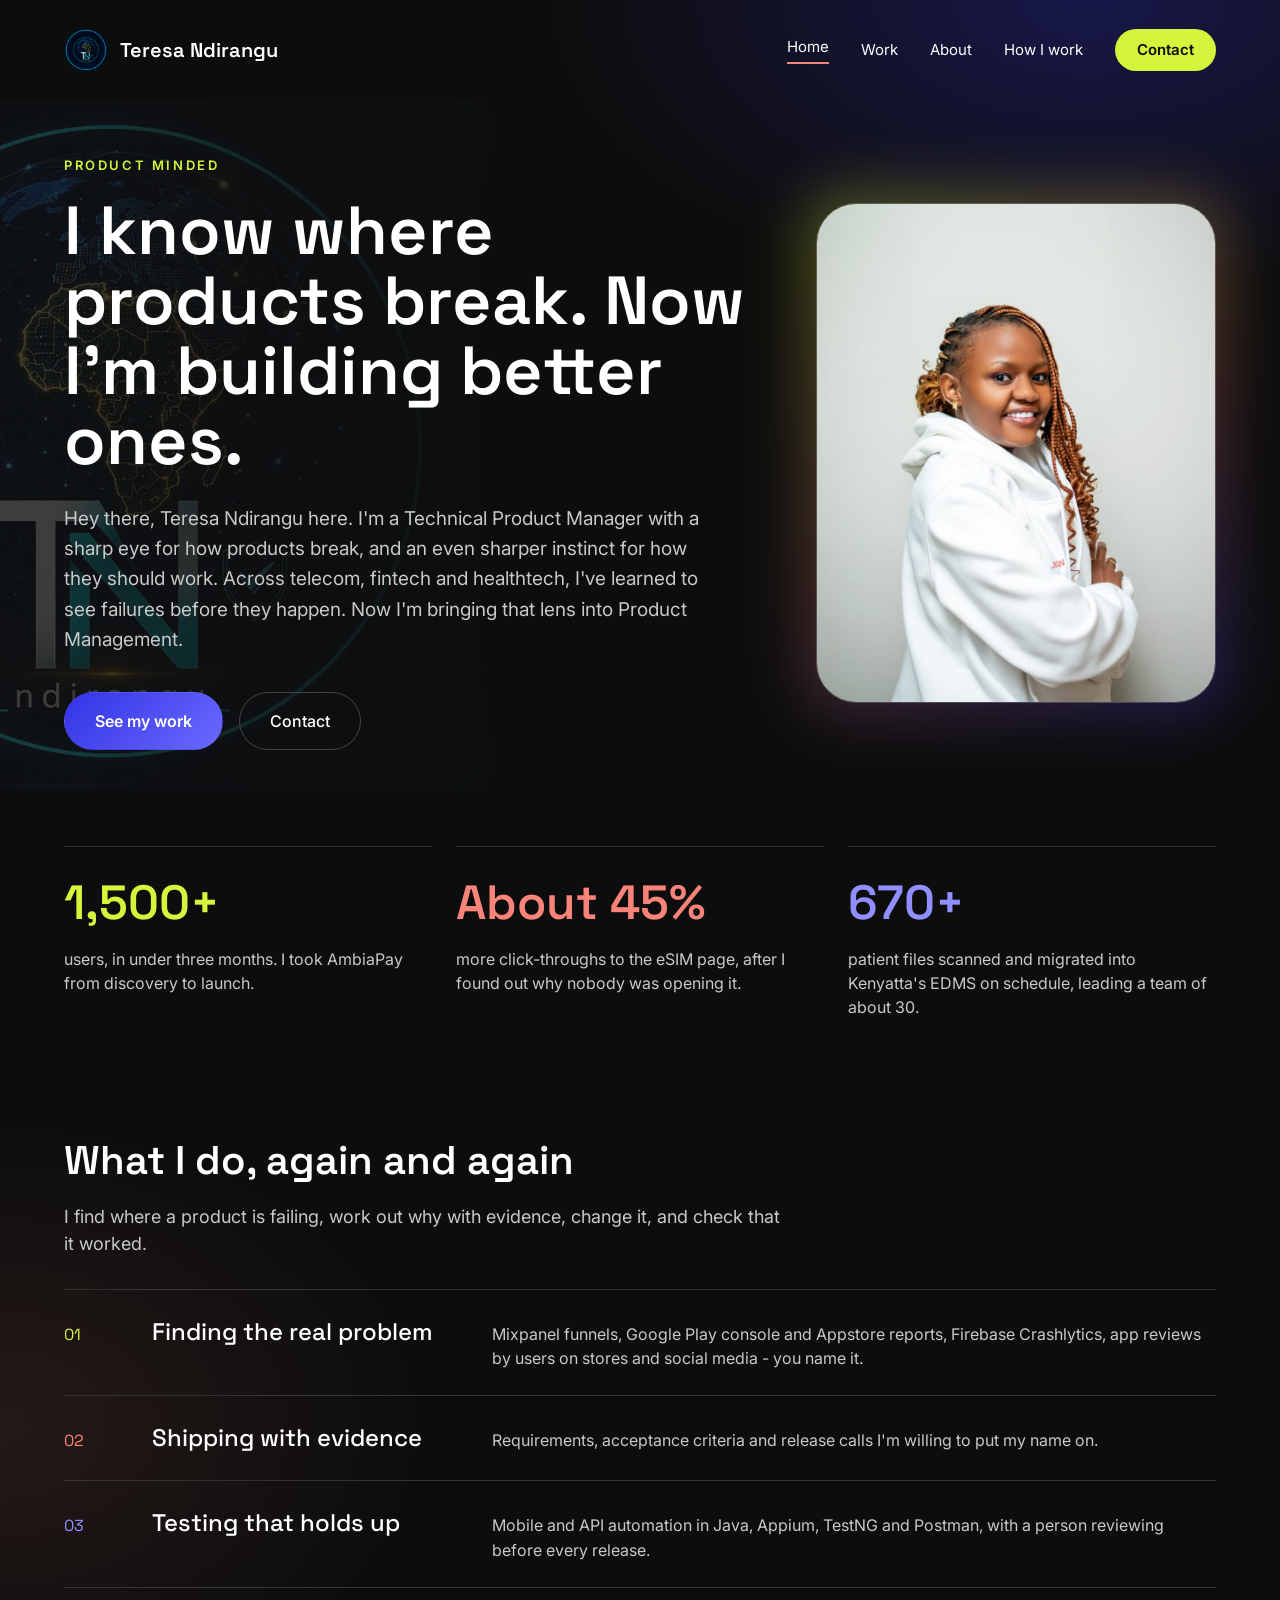
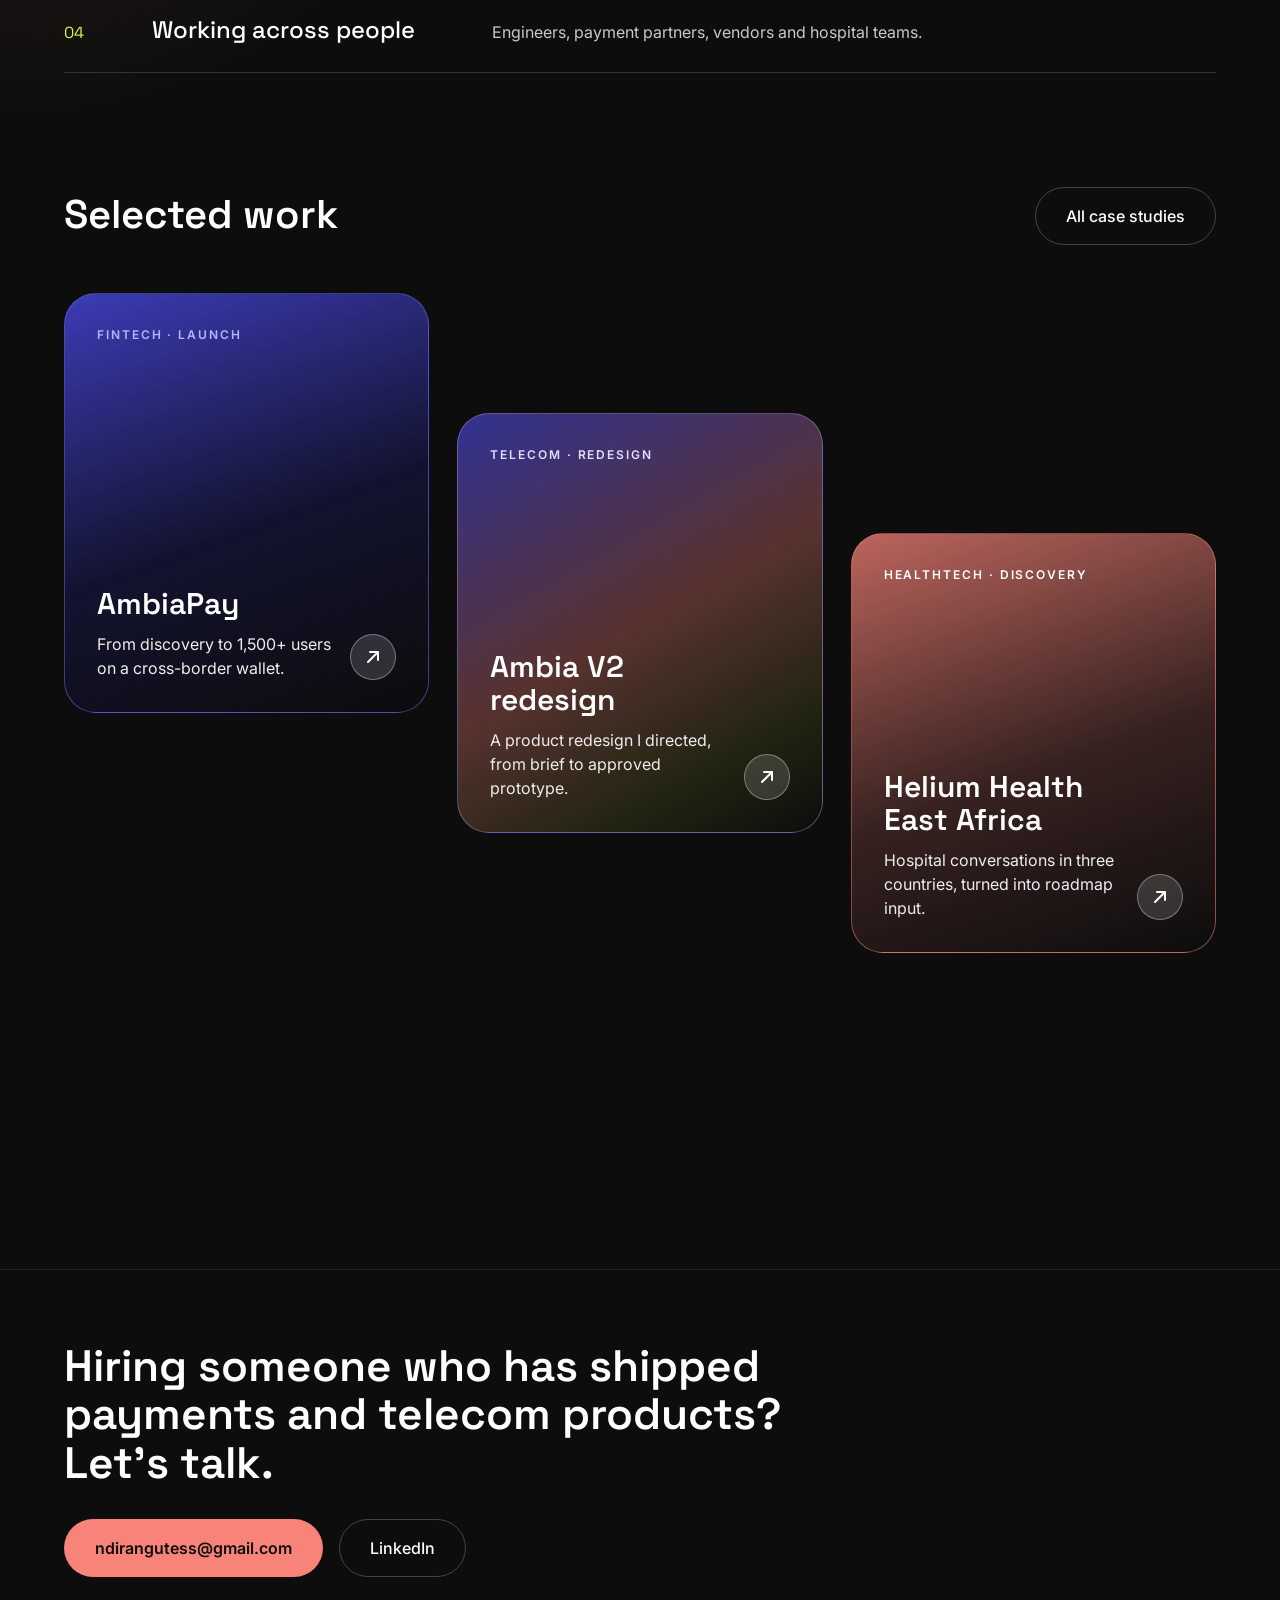
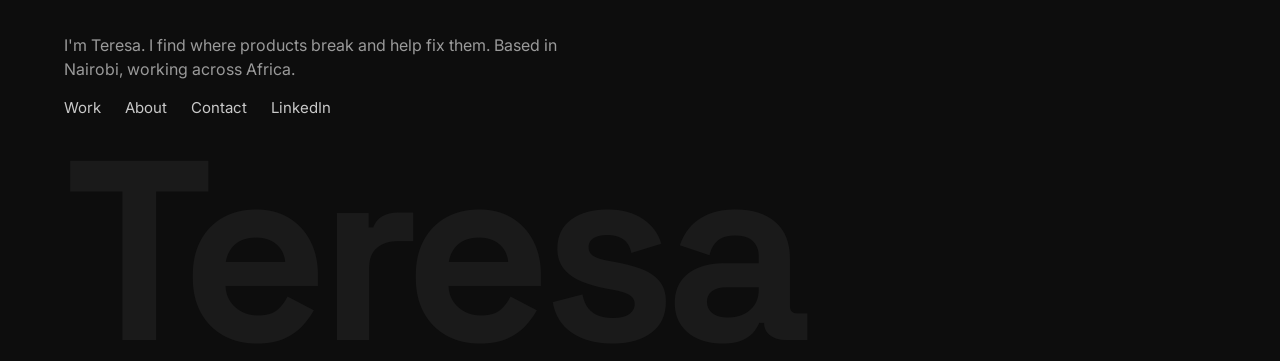
==== commit 25266c12: "Update expertise line 01 wording Co-Authored-By: Claude Sonnet 5.5 <noreply@anthropic.com> Claude-Se" ====
--- a/index.html
+++ b/index.html
@@ -35,7 +35,7 @@
   <h2>What I do, again and again</h2>
   <p class="lead">I find where a product is failing, work out why with evidence, change it, and check that it worked.</p>
   <div class="exp">
-    <div><span class="num" style="color:var(--lime)">01</span><span class="t">Finding the real problem</span><span class="d">Mixpanel funnels, crash data and customer calls, read for what they say about the product.</span></div>
+    <div><span class="num" style="color:var(--lime)">01</span><span class="t">Finding the real problem</span><span class="d">Mixpanel funnels, Google Play console and Appstore reports, Firebase Crashlytics, app reviews by users on stores and social media - you name it.</span></div>
     <div><span class="num" style="color:var(--coral)">02</span><span class="t">Shipping with evidence</span><span class="d">Requirements, acceptance criteria and release calls I'm willing to put my name on.</span></div>
     <div><span class="num" style="color:#8f8fff">03</span><span class="t">Testing that holds up</span><span class="d">Mobile and API automation in Java, Appium, TestNG and Postman, with a person reviewing before every release.</span></div>
     <div><span class="num" style="color:var(--lime)">04</span><span class="t">Working across people</span><span class="d">Engineers, payment partners, vendors and hospital teams.</span></div>
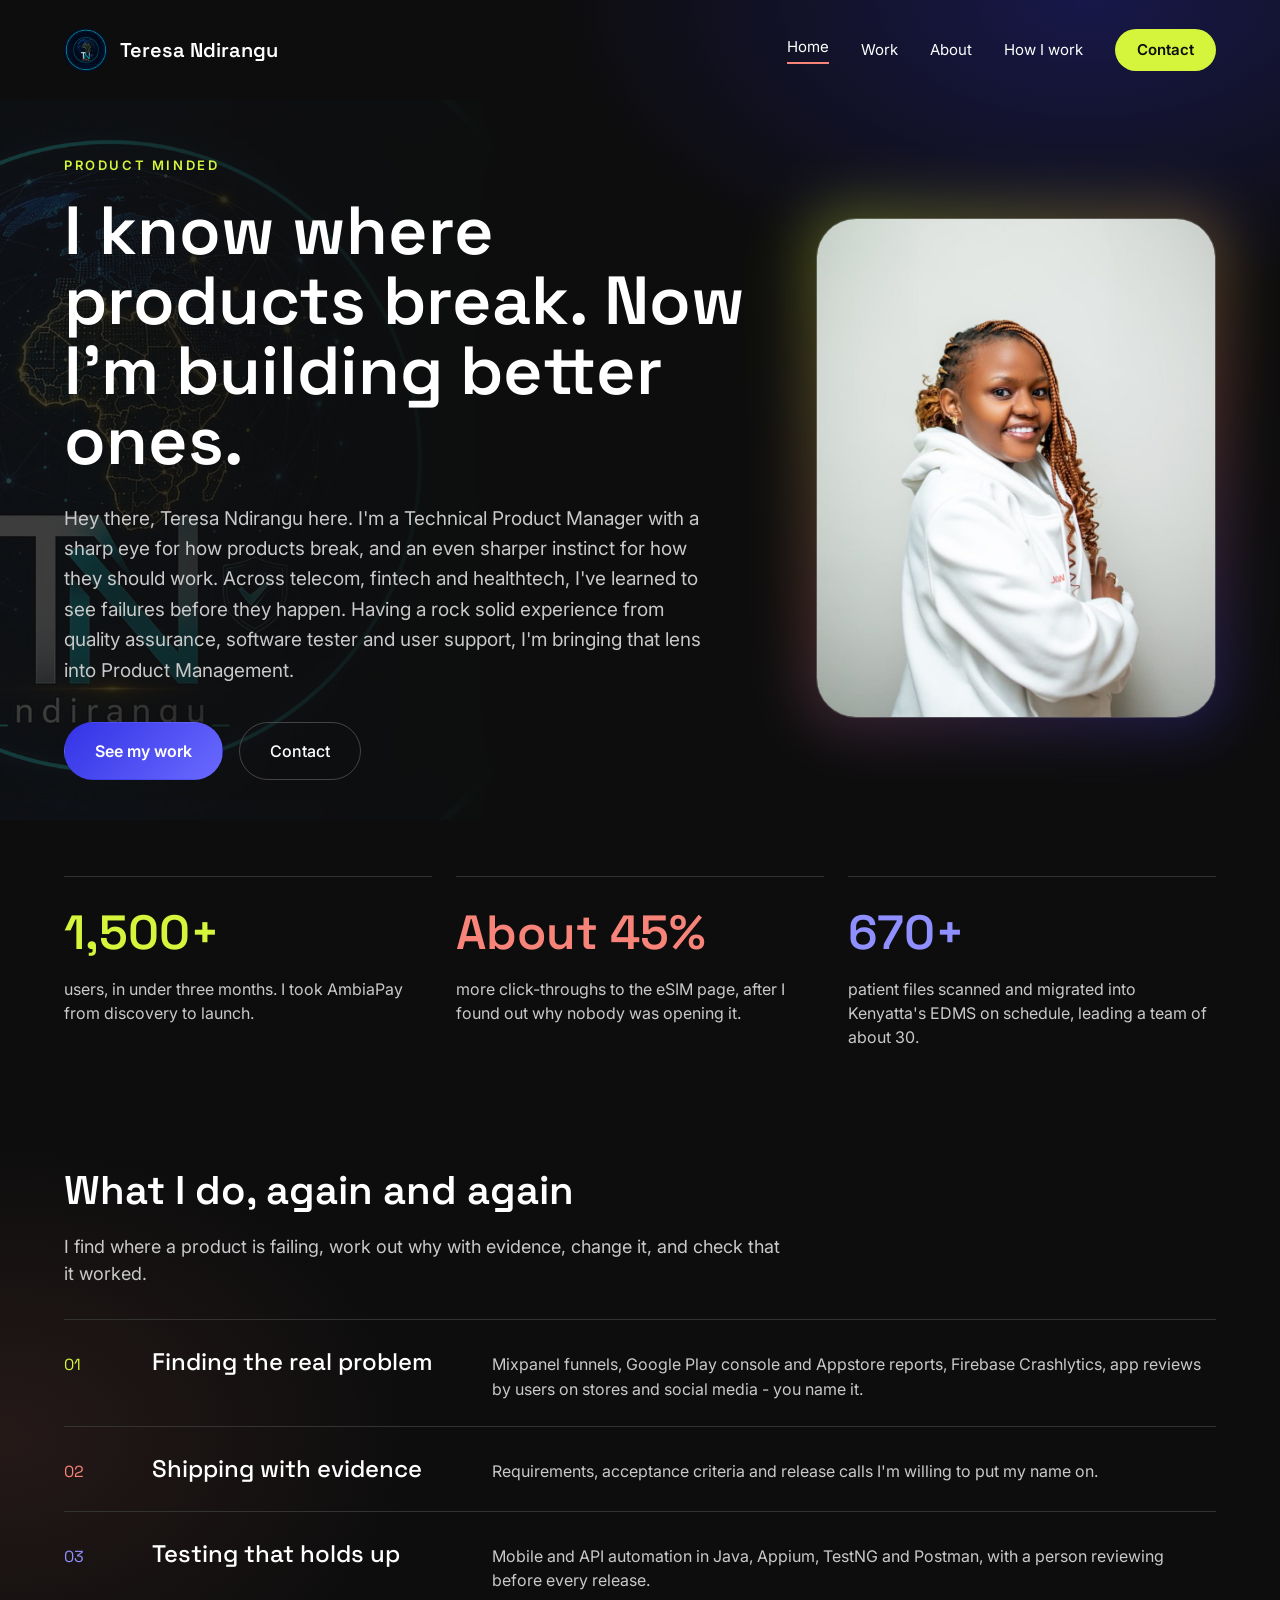
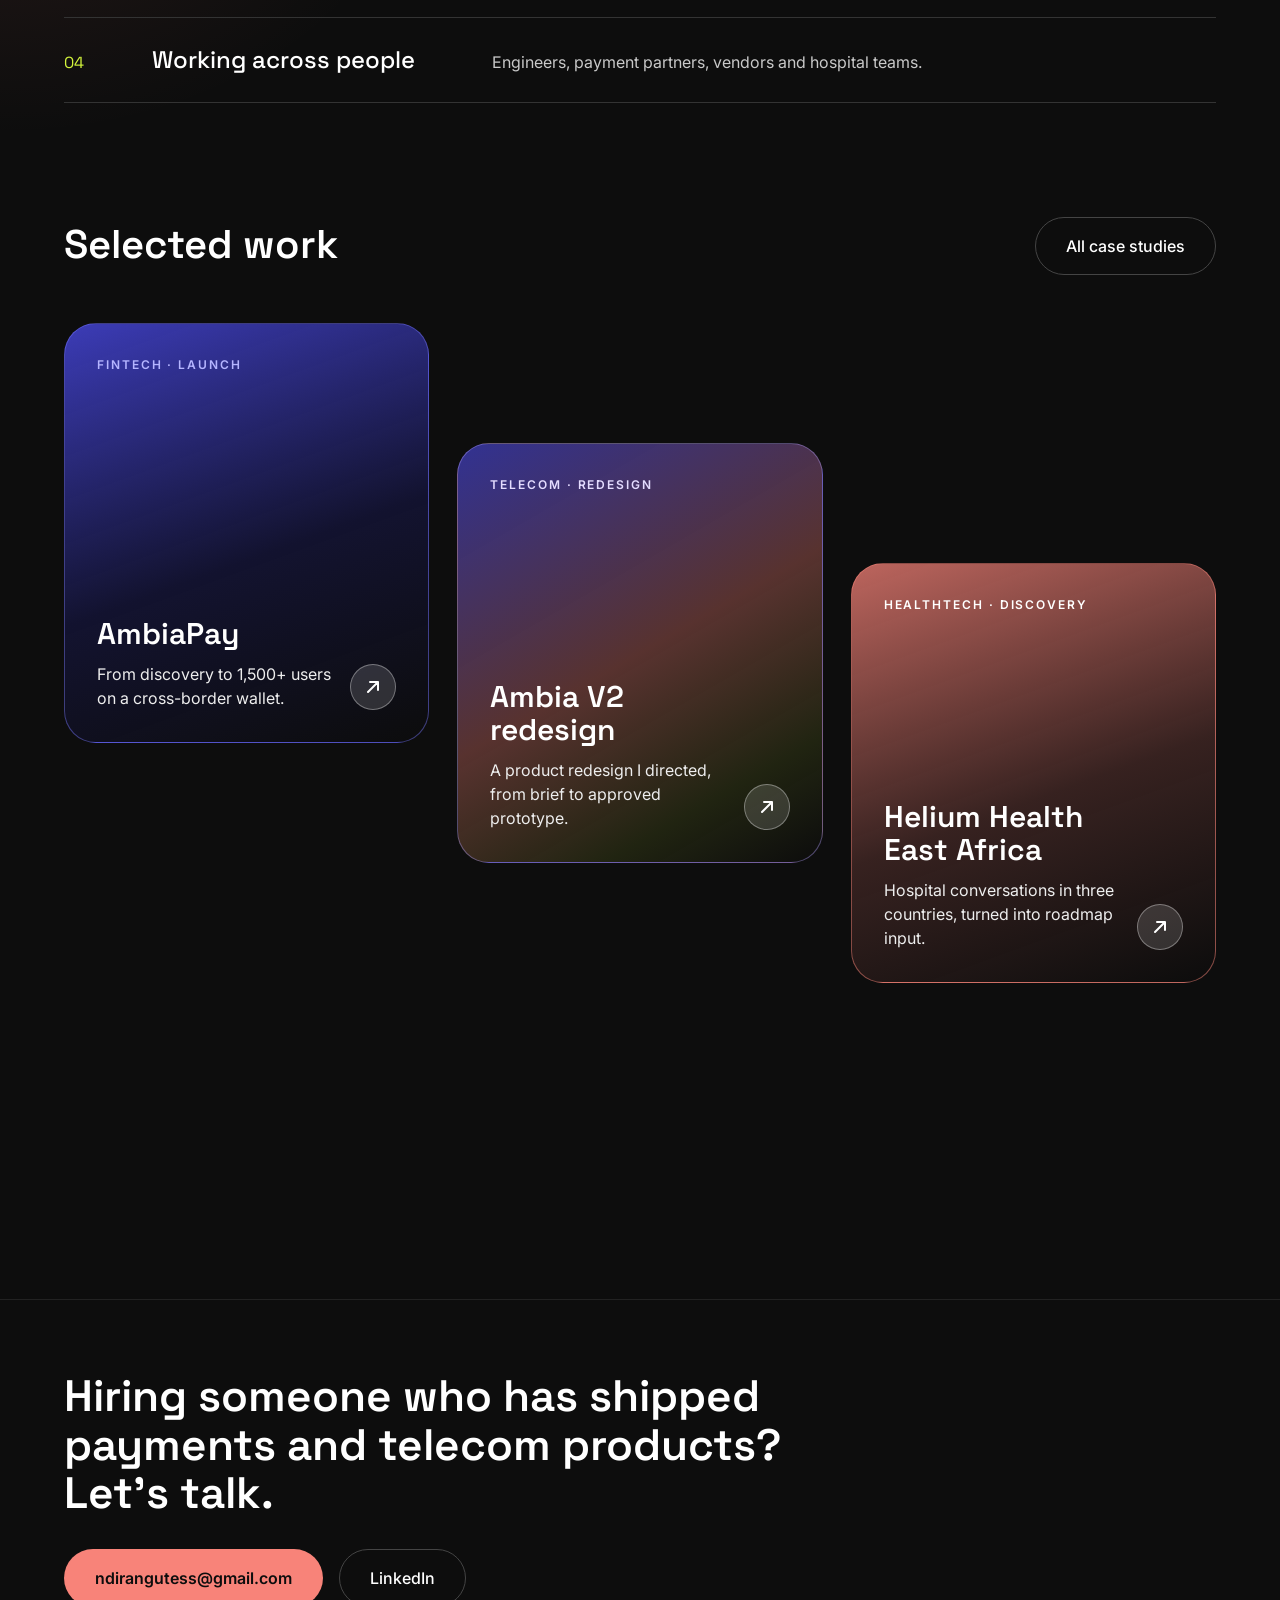
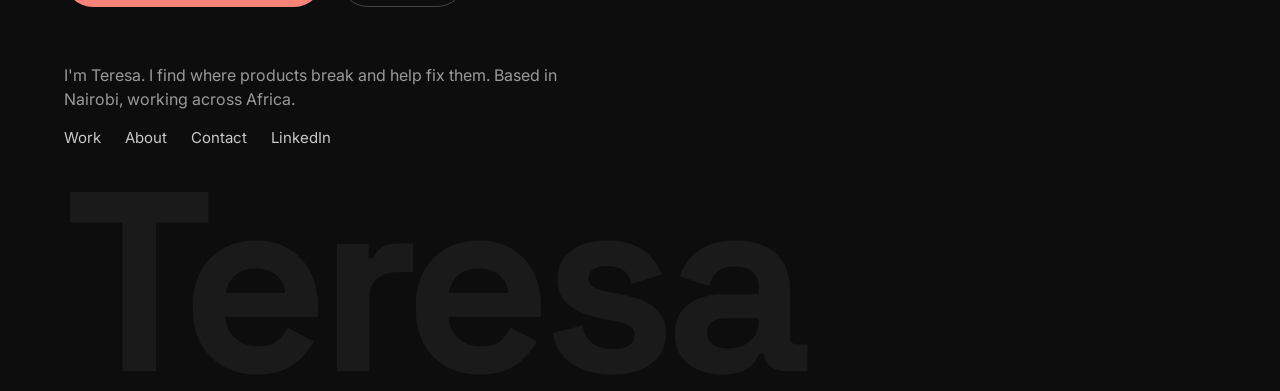
==== commit c713442b: "Update hero paragraph closing sentence Co-Authored-By: Claude Sonnet 5.5 <noreply@anthropic.com> Cla" ====
--- a/index.html
+++ b/index.html
@@ -21,7 +21,7 @@
   <div class="copy">
     <div class="eyebrow">Product minded</div>
     <h1>I know where products break. Now I'm building better ones.</h1>
-    <p>Hey there, Teresa Ndirangu here. I'm a Technical Product Manager with a sharp eye for how products break, and an even sharper instinct for how they should work. Across telecom, fintech and healthtech, I've learned to see failures before they happen. Now I'm bringing that lens into Product Management.</p>
+    <p>Hey there, Teresa Ndirangu here. I'm a Technical Product Manager with a sharp eye for how products break, and an even sharper instinct for how they should work. Across telecom, fintech and healthtech, I've learned to see failures before they happen. Having a rock solid experience from quality assurance, software tester and user support, I'm bringing that lens into Product Management.</p>
     <div class="row"><a class="btn blue" href="work.html">See my work</a><a class="btn ghost" href="contact.html">Contact</a></div>
   </div>
   <div class="photo"><div class="glow"></div><img src="assets/teresa.jpg" alt="Teresa Ndirangu"></div>
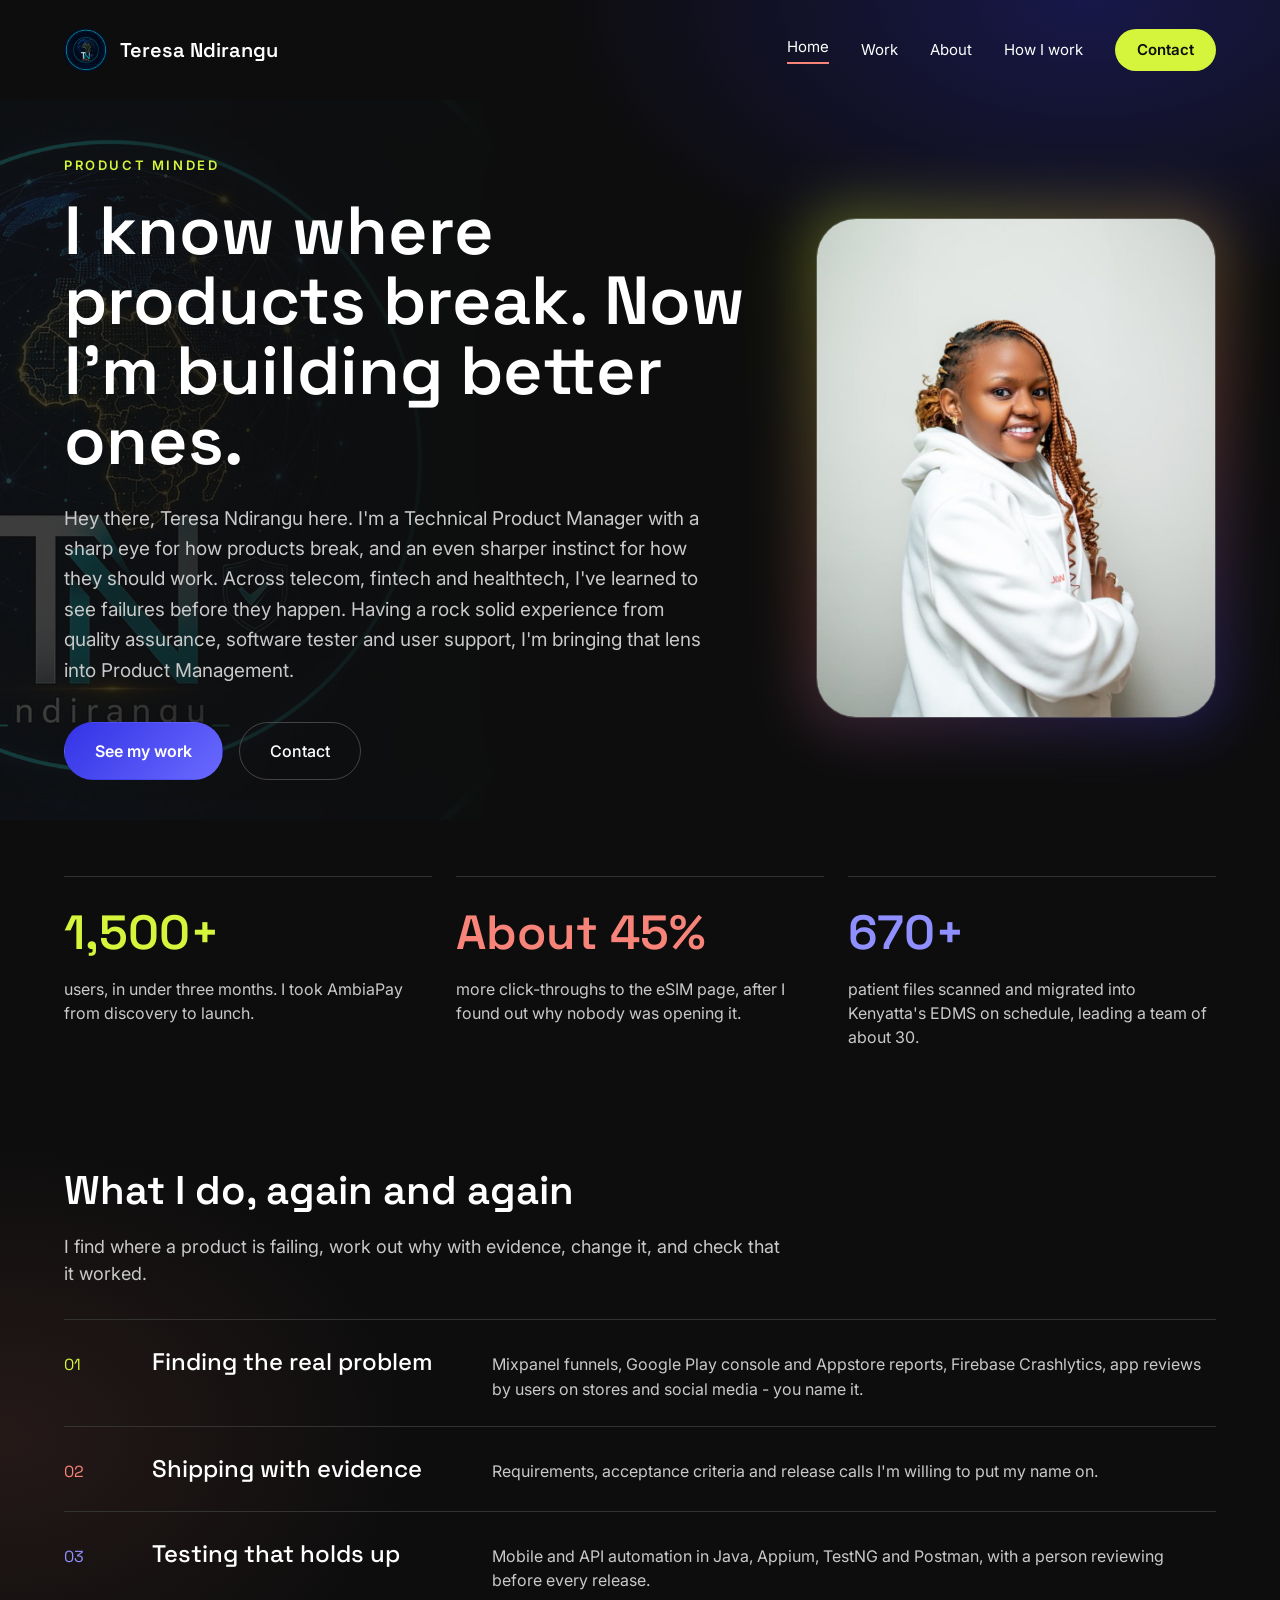
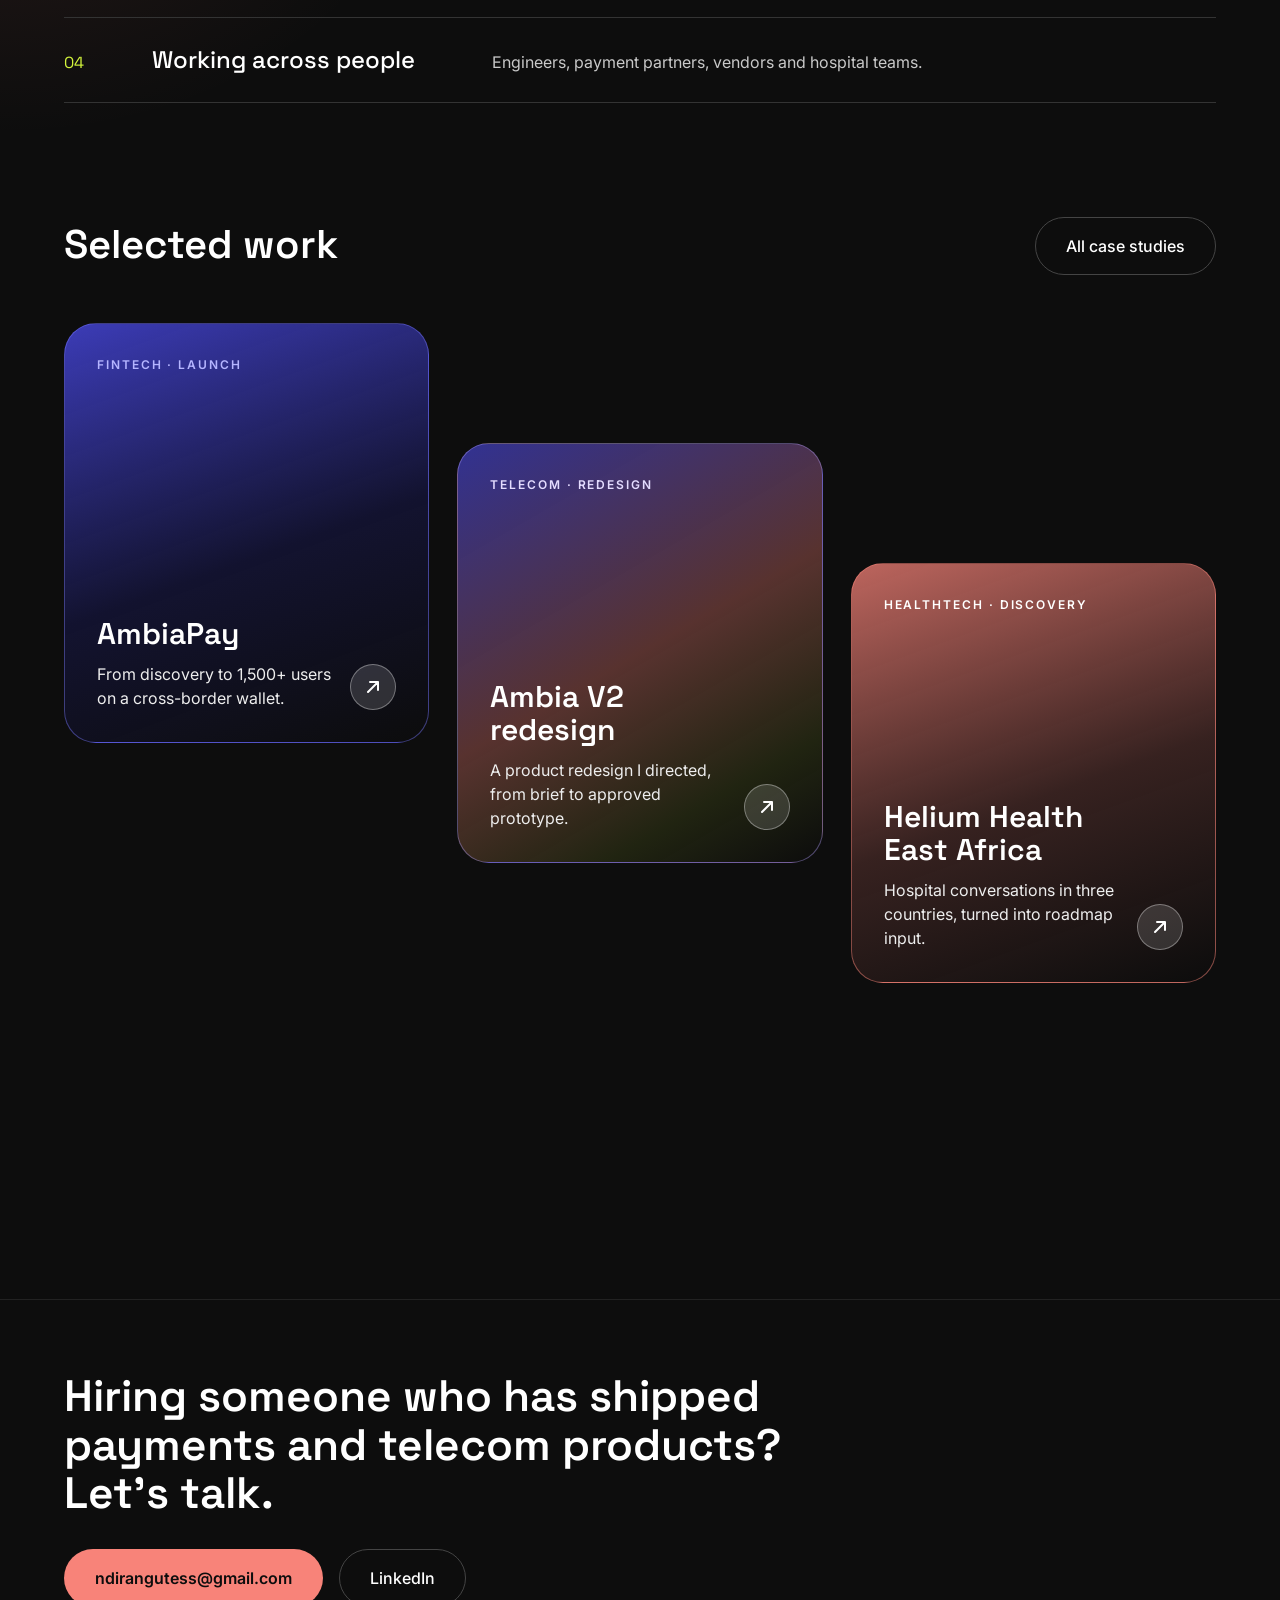
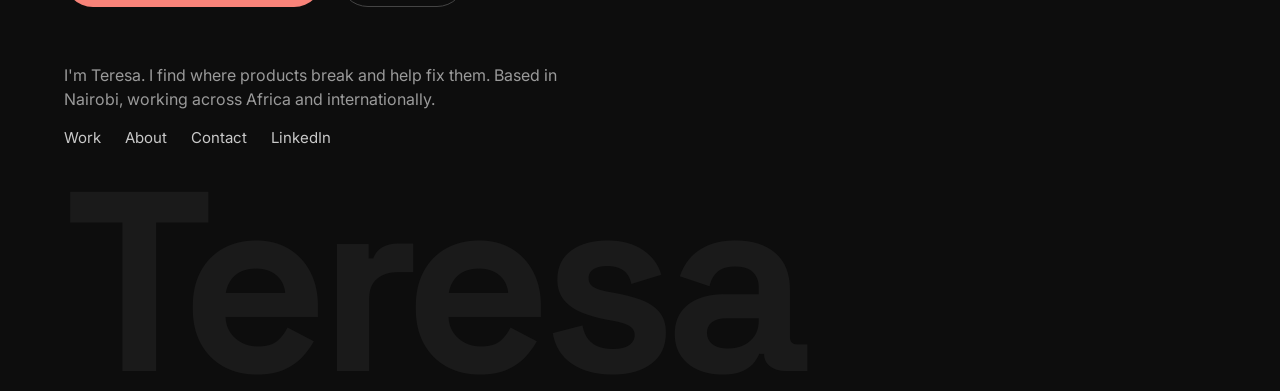
==== commit 3022d8aa: "Footer blurb: working across Africa and internationally Co-Authored-By: Claude Sonnet 5.5 <noreply@a" ====
--- a/index.html
+++ b/index.html
@@ -53,7 +53,7 @@
 <footer class="wrap cta-sec">
   <h2>Hiring someone who has shipped payments and telecom products? Let's talk.</h2>
   <div class="row"><a class="btn coral" href="mailto:ndirangutess@gmail.com">ndirangutess@gmail.com</a><a class="btn ghost" href="https://www.linkedin.com/in/teresa-ndirangu/" target="_blank" rel="noopener">LinkedIn</a></div>
-  <p class="blurb">I'm Teresa. I find where products break and help fix them. Based in Nairobi, working across Africa.</p>
+  <p class="blurb">I'm Teresa. I find where products break and help fix them. Based in Nairobi, working across Africa and internationally.</p>
   <div class="foot-links"><a href="work.html">Work</a><a href="about.html">About</a><a href="contact.html">Contact</a><a href="https://www.linkedin.com/in/teresa-ndirangu/" target="_blank" rel="noopener">LinkedIn</a></div>
   <div class="wordmark" aria-hidden="true">Teresa</div>
 </footer>
